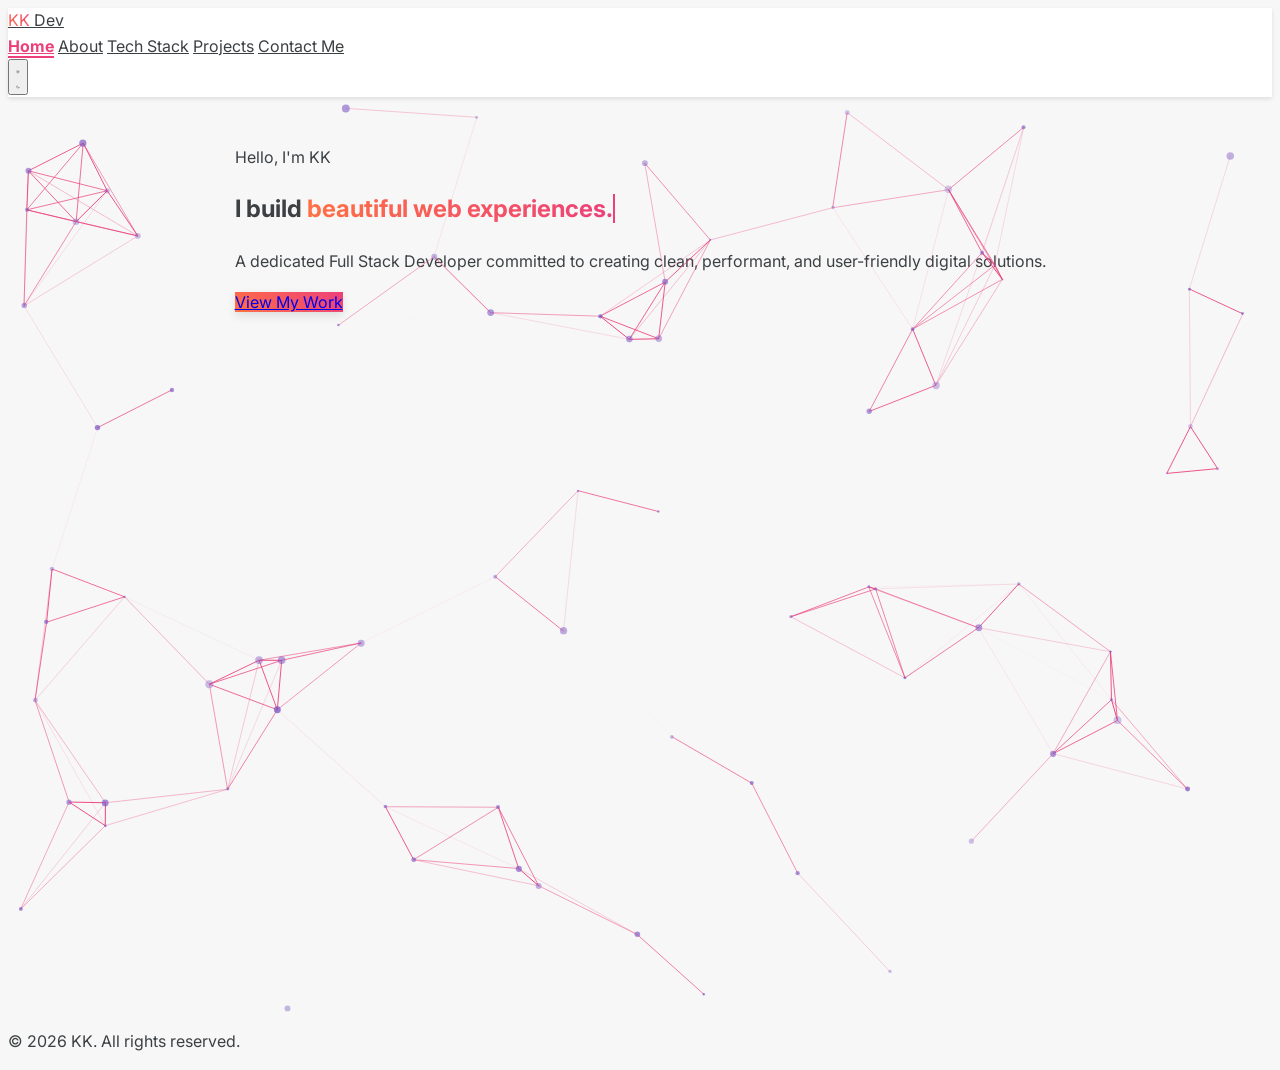
==== index.html @ 6508c5da "Update and rename main.html to index.html" ====
<!DOCTYPE html>
<html lang="en">
<head>
    <meta charset="UTF-8">
    <meta name="viewport" content="width=device-width, initial-scale=1.0">
    <title>KK | Vibrant Developer Portfolio</title>
    <!-- Load Tailwind CSS -->
    <script src="https://cdn.tailwindcss.com"></script>
    <!-- Load Inter Font -->
    <link rel="stylesheet" href="https://fonts.googleapis.com/css2?family=Inter:wght@300;400;600;700;800&display=swap">
    <style>
        /* --- GLOBAL COLOR VARIABLES --- */
        :root {
            /* Light Theme Defaults */
            --color-primary-start: #FF7043; 
            --color-primary-end: #EC407A; 
            --color-accent: #7E57C2; 
            --secondary-color: #3C4043; 
            --bg-color: #F7F7F7; 
            --card-bg: #FFFFFF;
            --text-color-primary: #3C4043;
            --nav-bg: #FFFFFF;
            --nav-shadow: 0 2px 4px rgba(0, 0, 0, 0.1);
        }

        /* --- DARK MODE OVERRIDES (Applied via 'dark-mode' class on body) --- */
        body.dark-mode {
            --bg-color: #1A1A1A; 
            --card-bg: #2A2A2A; 
            --secondary-color: #E0E0E0; 
            --text-color-primary: #FFFFFF;
            --nav-bg: #1A1A1A;
            --nav-shadow: 0 2px 4px rgba(255, 255, 255, 0.1);
        }

        /* --- GLOBAL BASICS --- */
        body { 
            font-family: 'Inter', sans-serif; 
            color: var(--secondary-color);
            background-color: var(--bg-color); 
            transition: background-color 0.5s ease;
            overflow-x: hidden;
            line-height: 1.6;
        }
        
        /* Custom scrollbar */
        body::-webkit-scrollbar { width: 8px; }
        body::-webkit-scrollbar-thumb { background: linear-gradient(45deg, var(--color-primary-start), var(--color-primary-end)); border-radius: 10px; }
        body::-webkit-scrollbar-track { background-color: var(--bg-color); }

        /* Navigation Bar Styling */
        #main-nav {
            background-color: var(--nav-bg);
            box-shadow: var(--nav-shadow);
            transition: background-color 0.5s ease, box-shadow 0.5s ease;
        }
        .nav-link-hover { transition: color 0.3s; color: var(--secondary-color); }
        .nav-link-hover:hover { color: var(--color-primary-end); border-bottom: 2px solid var(--color-primary-end); }
        .nav-link-active { color: var(--color-primary-end) !important; font-weight: 700; border-bottom: 2px solid var(--color-primary-end); }
        
        /* Page Section Transitions */
        .page-section {
            opacity: 0; transform: translateY(20px); transition: opacity 0.5s ease-out, transform 0.5s ease-out;
            min-height: calc(100vh - 80px); padding-top: 2rem; padding-bottom: 4rem; display: none; 
            width: 100%; max-width: 1280px; margin: 0 auto; position: relative;
        }
        .page-section.active { opacity: 1; transform: translateY(0); display: flex; flex-direction: column; align-items: center; }
        
        /* --- ANIMATIONS & CORE ELEMENTS --- */
        .gradient-bg { background: linear-gradient(45deg, var(--color-primary-start), var(--color-primary-end)); }
        
        /* Typing Effect for Home Headline */
        .typing-effect { border-right: 2px solid var(--color-primary-end); white-space: nowrap; overflow: hidden; animation: typing 3.5s steps(40, end), blink-caret .75s step-end infinite; width: 0; max-width: 100%; }
        @keyframes typing { from { width: 0 } to { width: 100% } }
        @keyframes blink-caret { from, to { border-color: transparent } 50% { border-color: var(--color-primary-end); } }

        /* Button Hover Effect (Lift and Shadow) */
        .btn-primary { transition: all 0.3s cubic-bezier(0.25, 0.8, 0.25, 1); box-shadow: 0 4px 10px rgba(0, 0, 0, 0.1); }
        .btn-primary:hover { transform: translateY(-4px) scale(1.01); box-shadow: 0 15px 25px rgba(236, 64, 122, 0.4); }
        .btn-primary:active { transform: translateY(-1px); box-shadow: 0 4px 8px rgba(0, 0, 0, 0.1); }
        
        /* Project Card Hover Effect */
        .project-card { transition: all 0.5s cubic-bezier(0.25, 0.8, 0.25, 1); box-shadow: 0 10px 20px rgba(0, 0, 0, 0.05); background-color: var(--card-bg); }
        .project-card:hover { transform: translateY(-5px); box-shadow: 0 20px 40px rgba(0, 0, 0, 0.15), 0 0 25px var(--color-accent); }
        
        /* Canvas & Content Layering */
        .page-canvas { z-index: 0; position: absolute; top: 0; left: 0; width: 100%; height: 100%; }
        .section-content { position: relative; z-index: 10; }

        /* Social Icon Styling */
        .social-icon { transition: all 0.3s cubic-bezier(0.25, 0.8, 0.25, 1); color: var(--secondary-color); margin: 0 10px; cursor: pointer; padding: 5px; border-radius: 50%; }
        .social-icon:hover { transform: scale(1.3) translateY(-4px); color: var(--color-accent); filter: drop-shadow(0 0 8px var(--color-accent)); background-color: rgba(126, 87, 194, 0.1); }

        /* --- ABOUT PAGE SPECIFIC STYLES --- */
        #about .about-card { background-color: var(--card-bg); transition: background-color 0.5s ease, box-shadow 0.5s ease; }
        #about .about-card p { color: var(--secondary-color); }
        
        /* --- TECH STACK SPECIFIC STYLES --- */
        .skill-item { 
            background-color: var(--card-bg); 
            transition: all 0.3s ease-in-out; 
            box-shadow: 0 2px 4px rgba(0, 0, 0, 0.05);
        }
        .skill-item:hover { 
            transform: translateX(5px); /* Subtle shift on hover */
            box-shadow: 0 5px 15px rgba(126, 87, 194, 0.2);
        }
        
        .skill-name { font-weight: 700; width: 150px; }
        .skill-bar-container { flex-grow: 1; height: 10px; background-color: #EEE; border-radius: 5px; margin: 0 20px; overflow: hidden; position: relative; }
        .skill-bar { height: 100%; background: linear-gradient(90deg, var(--color-primary-start), var(--color-primary-end)); transition: width 0.8s ease-in-out; border-radius: 5px; }
        .skill-percent { font-weight: 700; width: 50px; text-align: right; opacity: 0; transition: opacity 0.3s ease-in-out; color: var(--color-accent); }
        
        /* COMBINED HOVER EFFECT: ONLY SHOW PERCENTAGE (No fading of other items) */
        .skill-item:hover .skill-percent { opacity: 1; }

        /* Project Button Styling */
        .project-btn {
            display: inline-flex; align-items: center; padding: 8px 15px; border-radius: 8px; color: white; font-weight: 600; transition: all 0.3s cubic-bezier(0.25, 0.8, 0.25, 1); background: linear-gradient(90deg, var(--color-primary-start), var(--color-primary-end)); box-shadow: 0 4px 10px rgba(0, 0, 0, 0.1); text-transform: uppercase; font-size: 0.875rem; letter-spacing: 0.5px;
        }
        .project-btn:hover { transform: translateY(-2px); box-shadow: 0 8px 15px rgba(236, 64, 122, 0.5); }
        .project-btn svg { margin-right: 6px; }

        /* Input focus glow */
        input:focus, textarea:focus { box-shadow: 0 0 0 3px rgba(126, 87, 194, 0.4); border-color: var(--color-accent) !important; }
        
        /* Tech Stack Tags */
        .tech-tag { background-color: #EEE; color: var(--secondary-color); padding: 4px 10px; border-radius: 6px; font-size: 0.8rem; font-weight: 600; transition: background-color 0.2s; }
        .tech-tag:hover { background-color: var(--color-accent); color: white; }

    </style>
</head>
<body class="antialiased">

    <!-- Sticky Navigation (Header) -->
    <nav class="sticky top-0 z-50 shadow-lg border-b border-gray-100" id="main-nav">
        <div class="max-w-7xl mx-auto px-4 sm:px-6 lg:px-8">
            <div class="flex justify-between items-center h-16">
                <!-- LOGO: KK (Vibrant Look) -->
                <a href="#home" class="text-3xl font-extrabold tracking-tight" style="color: var(--secondary-color);">
                    <span class="gradient-text font-bold" style="background: linear-gradient(45deg, var(--color-primary-start), var(--color-primary-end)); -webkit-background-clip: text; -webkit-text-fill-color: transparent;">KK</span> Dev
                </a>
                
                <!-- Navigation Links & Theme Toggle -->
                <div class="flex items-center space-x-8">
                    <!-- Nav Links -->
                    <div class="hidden md:flex space-x-8" id="desktop-nav">
                        <a href="#home" class="nav-link-hover p-2 font-medium" data-target="home">Home</a>
                        <a href="#about" class="nav-link-hover p-2 font-medium" data-target="about">About</a>
                        <a href="#tech-stack" class="nav-link-hover p-2 font-medium" data-target="tech-stack">Tech Stack</a>
                        <a href="#projects" class="nav-link-hover p-2 font-medium" data-target="projects">Projects</a>
                        <a href="#contact-me" class="nav-link-hover p-2 font-medium" data-target="contact-me">Contact Me</a>
                    </div>
                    
                    <!-- Theme Toggle Icon -->
                    <button id="theme-toggle" class="p-2 rounded-full transition transform hover:scale-110 focus:outline-none" style="color: var(--secondary-color);">
                        <svg id="sun-icon" class="w-6 h-6 hidden" fill="none" stroke="currentColor" viewBox="0 0 24 24" xmlns="http://www.w3.org/2000/svg"><path stroke-linecap="round" stroke-linejoin="round" stroke-width="2" d="M12 3v1m0 16v1m9-9h-1M4 12H3m15.364 6.364l-.707-.707M6.343 6.343l-.707-.707m12.728 0l-.707.707M6.343 17.657l-.707.707M16 12a4 4 0 11-8 0 4 4 0 018 0z"></path></svg>
                        <svg id="moon-icon" class="w-6 h-6" fill="none" stroke="currentColor" viewBox="0 0 24 24" xmlns="http://www.w3.org/2000/svg"><path stroke-linecap="round" stroke-linejoin="round" stroke-width="2" d="M20.354 15.354A9 9 0 018.646 3.646 9.003 9.003 0 0012 21a9.003 9.003 0 008.354-5.646z"></path></svg>
                    </button>
                </div>
            </div>
        </div>
    </nav>

    <!-- Main Content Container -->
    <main class="w-full flex justify-center">

        <!-- 1. HOME - Professional Landing Page (Interactive Particle Background) -->
        <section id="home" class="page-section">
            <canvas id="home-canvas" class="page-canvas"></canvas>
            
            <div class="max-w-4xl mx-auto text-center px-4 relative z-10 p-10 rounded-xl backdrop-blur-sm bg-white/10">
                <p class="text-xl text-gray-300 mb-4 tracking-wider">Hello, I'm KK</p>
                
                <div class="flex justify-center mb-6">
                    <h1 class="text-5xl md:text-6xl font-extrabold text-white tracking-tighter">
                        I build <span class="typing-effect text-left inline-block w-full sm:w-auto" style="background: linear-gradient(90deg, var(--color-primary-start), var(--color-primary-end)); -webkit-background-clip: text; -webkit-text-fill-color: transparent;">beautiful web experiences.</span>
                    </h1>
                </div>

                <p class="text-xl text-gray-400 mb-10 max-w-2xl mx-auto">
                    A dedicated Full Stack Developer committed to creating clean, performant, and user-friendly digital solutions.
                </p>
                <a href="#projects" class="inline-block px-10 py-3 text-lg font-bold text-white rounded-full btn-primary gradient-bg">
                    View My Work
                </a>
            </div>
        </section>

        <!-- 2. ABOUT - Clean Bio Section (Subtle Ripple Background) -->
        <section id="about" class="page-section">
            <canvas id="about-canvas" class="page-canvas"></canvas>
            <div class="section-content w-full">
                <h2 class="text-4xl font-extrabold mb-12" style="color: var(--secondary-color); border-bottom: 3px solid var(--color-primary-start);">About Me</h2>
                <div class="max-w-4xl mx-auto flex flex-col md:flex-row items-center gap-12 p-8 rounded-xl shadow-xl border border-gray-100 transition transform hover:shadow-2xl hover:scale-[1.005] about-card">
                    <div class="md:w-1/3 flex justify-center">
                        <img src="https://placehold.co/300x300/F0F0F0/7E57C2?text=KK+Profile" alt="Profile Picture" class="rounded-full w-48 h-48 object-cover border-4 border-white shadow-xl transition transform hover:rotate-3">
                    </div>
                    <div class="md:w-2/3 space-y-5">
                        <p class="text-xl font-semibold" style="color: var(--color-primary-end);">Kalyan Kumar Reddy | Enthusiastic Developer & Polymath</p>
                         <!-- NEW LINE INSERTED HERE -->
                        <p>
                            I prioritize continuous growth, mastering new tools, and ensuring every project exceeds expectations.
                        </p>
                        <!-- END NEW LINE -->
                        <p>
                            I am currently pursuing my Undergraduate degree in **Computer Science** at **Amrita Vishwa Vidhyapeetham** and am in my 3rd year. This foundation fuels my enthusiasm across multiple domains.
                        </p>
                        <p>
                            I possess growing experience in **full-stack development**, **machine learning**, and **system design**. I enjoy building practical projects and learning new technologies quickly, frequently exploring advanced areas such as embedded systems, blockchain technology, and core CS concepts.
                        </p>
                        <p>
                            As I grow into a confident and well-rounded engineer, I am actively focusing on improving my communication and presentation skills, ensuring I can articulate complex technical concepts effectively.
                        </p>
                    </div>
                </div>
            </div>
        </section>

        <!-- 3. TECH STACK - Skills Showcase (Data Flow Background) -->
        <section id="tech-stack" class="page-section">
            <canvas id="tech-stack-canvas" class="page-canvas"></canvas>
            <div class="section-content w-full">
                <h2 class="text-4xl font-extrabold mb-12" style="color: var(--secondary-color); border-bottom: 3px solid var(--color-primary-start);">Core Tech Stack</h2>
                <div class="max-w-3xl mx-auto w-full space-y-4 p-6 bg-white rounded-xl shadow-xl border border-gray-100" id="tech-stack-container">
                    
                    <!-- Skill items -->
                    <div class="skill-item" data-percentage="70">
                        <h3 class="skill-name">Python</h3>
                        <div class="skill-bar-container">
                            <div class="skill-bar" style="width: 70%;"></div>
                        </div>
                        <span class="skill-percent">70%</span>
                    </div>
                    <div class="skill-item" data-percentage="50">
                        <h3 class="skill-name">Java</h3>
                        <div class="skill-bar-container">
                            <div class="skill-bar" style="width: 50%;"></div>
                        </div>
                        <span class="skill-percent">50%</span>
                    </div>
                    <div class="skill-item" data-percentage="70">
                        <h3 class="skill-name">C</h3>
                        <div class="skill-bar-container">
                            <div class="skill-bar" style="width: 70%;"></div>
                        </div>
                        <span class="skill-percent">70%</span>
                    </div>
                    <div class="skill-item" data-percentage="50">
                        <h3 class="skill-name">C++</h3>
                        <div class="skill-bar-container">
                            <div class="skill-bar" style="width: 50%;"></div>
                        </div>
                        <span class="skill-percent">50%</span>
                    </div>
                    <div class="skill-item" data-percentage="50">
                        <h3 class="skill-name">JavaScript</h3>
                        <div class="skill-bar-container">
                            <div class="skill-bar" style="width: 50%;"></div>
                        </div>
                        <span class="skill-percent">50%</span>
                    </div>
                    <div class="skill-item" data-percentage="30">
                        <h3 class="skill-name">React</h3>
                        <div class="skill-bar-container">
                            <div class="skill-bar" style="width: 30%;"></div>
                        </div>
                        <span class="skill-percent">30%</span>
                    </div>
                    <div class="skill-item" data-percentage="60">
                        <h3 class="skill-name">MySQL</h3>
                        <div class="skill-bar-container">
                            <div class="skill-bar" style="width: 60%;"></div>
                        </div>
                        <span class="skill-percent">60%</span>
                    </div>
                    <div class="skill-item" data-percentage="40">
                        <h3 class="skill-name">Haskell</h3>
                        <div class="skill-bar-container">
                            <div class="skill-bar" style="width: 40%;"></div>
                        </div>
                        <span class="skill-percent">40%</span>
                    </div>
                </div>
            </div>
        </section>

        <!-- 4. PROJECTS - Project Cards (Subtle Warp Background) -->
        <section id="projects" class="page-section">
            <canvas id="projects-canvas" class="page-canvas"></canvas>
            <div class="section-content w-full">
                <h2 class="text-4xl font-extrabold mb-12" style="color: var(--secondary-color); border-bottom: 3px solid var(--color-primary-start);">Featured Projects</h2>
                <div class="max-w-6xl mx-auto w-full grid grid-cols-1 md:grid-cols-2 gap-10">
                    
                    <!-- Project 1: Smart Trolley Billing System -->
                    <div class="project-card bg-white shadow-xl">
                        <img src="https://placehold.co/600x350/E5E5E5/7E57C2?text=Smart+Trolley+System" alt="Smart Trolley Billing System" class="w-full h-56 object-cover border-b-4" style="border-color: var(--color-accent);">
                        <div class="p-6">
                            <h3 class="text-2xl font-bold text-gray-800 mb-2">Smart Trolley Billing System</h3>
                            <p class="text-gray-500 text-sm mb-4">Developed a smart trolley billing system using **RFID sensors** for automated product identification and checkout. My role was focused on **RFID sensor configuration** to ensure accurate product scanning and system efficiency.</p>
                            
                            <div class="flex flex-wrap gap-2 mb-6">
                                <span class="tech-tag">STM32</span>
                                <span class="tech-tag">RFID</span>
                                <span class="tech-tag">Embedded C</span>
                                <span class="tech-tag">Keil</span>
                                <span class="tech-tag">LCD</span>
                            </div>
                            
                            <div class="flex space-x-4">
                                <a href="[Link to Git Repository]" target="_blank" class="project-btn">
                                    <svg class="w-4 h-4" fill="none" stroke="currentColor" viewBox="0 0 24 24" xmlns="http://www.w3.org/2000/svg"><path stroke-linecap="round" stroke-linejoin="round" stroke-width="2" d="M10 20l4-16m4 4l4 4-4 4M6 16l-4-4 4-4"></path></svg>
                                    Git Repo
                                </a>
                                <a href="[Link to Video Demo]" target="_blank" class="project-btn">
                                    <svg class="w-4 h-4" fill="none" stroke="currentColor" viewBox="0 0 24 24" xmlns="http://www.w3.org/2000/svg"><path stroke-linecap="round" stroke-linejoin="round" stroke-width="2" d="M15 10l4.553-2.276A1 1 0 0121 8.64v6.72a1 1 0 01-1.447.886L15 14M5 18h14a2 2 0 002-2V8a2 2 0 00-2-2H5a2 2 0 00-2 2v8a2 2 0 002 2z"></path></svg>
                                    Video Demo
                                </a>
                            </div>
                        </div>
                    </div>
                    
                    <!-- Project 2: Real-Time Patient Monitoring System -->
                    <div class="project-card bg-white shadow-xl">
                        <img src="https://placehold.co/600x350/E5E5E5/FF7043?text=Patient+Monitoring+AI" alt="Real-Time Patient Monitoring System" class="w-full h-56 object-cover border-b-4" style="border-color: var(--color-primary-start);">
                        <div class="p-6">
                            <h3 class="text-2xl font-bold text-gray-800 mb-2">Real-Time Patient Monitoring System (Distributed AI)</h3>
                            <p class="text-gray-500 text-sm mb-4">A complete, end-to-end framework for real-time patient monitoring using a distributed AI architecture. The system ingests simulated IoT data at the edge using **EdgeX Foundry**, processes it with a **Deep Reinforcement Learning (DRL)** model running in a **Kubernetes** cluster, and simulates a **Federated Learning (FL)** loop for collaborative, privacy-preserving model improvement. Key feature: dynamic, performance-based **autoscaling**.</p>
                            
                            <div class="flex flex-wrap gap-2 mb-6">
                                <span class="tech-tag">EdgeX Foundry (IoT)</span>
                                <span class="tech-tag">DRL (AI)</span>
                                <span class="tech-tag">Kubernetes</span>
                                <span class="tech-tag">Federated Learning</span>
                                <span class="tech-tag">Autoscaling</span>
                            </div>

                            <div class="flex space-x-4">
                                <a href="[Link to Git Repository]" target="_blank" class="project-btn">
                                    <svg class="w-4 h-4" fill="none" stroke="currentColor" viewBox="0 0 24 24" xmlns="http://www.w3.org/2000/svg"><path stroke-linecap="round" stroke-linejoin="round" stroke-width="2" d="M10 20l4-16m4 4l4 4-4 4M6 16l-4-4 4-4"></path></svg>
                                    Git Repo
                                </a>
                                <a href="[Link to Video Demo]" target="_blank" class="project-btn">
                                    <svg class="w-4 h-4" fill="none" stroke="currentColor" viewBox="0 0 24 24" xmlns="http://www.w3.org/2000/svg"><path stroke-linecap="round" stroke-linejoin="round" stroke-width="2" d="M15 10l4.553-2.276A1 1 0 0121 8.64v6.72a1 1 0 01-1.447.886L15 14M5 18h14a2 2 0 002-2V8a2 2 0 00-2-2H5a2 2 0 00-2 2v8a2 2 0 002 2z"></path></svg>
                                    Video Demo
                                </a>
                            </div>
                        </div>
                    </div>
                </div>
            </div>
        </section>

        <!-- 5. CONTACT ME - Form Section (Console Animation) -->
        <section id="contact-me" class="page-section">
            <canvas id="contact-me-canvas" class="page-canvas"></canvas>
            <div class="section-content w-full">
                <h2 class="text-4xl font-extrabold mb-12" style="color: var(--secondary-color); border-bottom: 3px solid var(--color-primary-start);">Get In Touch</h2>
                <div class="max-w-xl mx-auto w-full p-8 rounded-xl bg-white shadow-xl border border-gray-100 transition transform hover:shadow-2xl hover:scale-[1.005]">
                    
                    <!-- Social Icons -->
                    <div class="flex justify-center mb-8 space-x-4">
                        <!-- LinkedIn -->
                        <a href="https://www.linkedin.com/in/kalyan-kumar-reddy-challa-273b43290/" target="_blank" aria-label="LinkedIn Profile" class="social-icon">
                            <svg class="w-8 h-8" fill="currentColor" viewBox="0 0 24 24" xmlns="http://www.w3.org/2000/svg"><path d="M22.23 0H1.77C.79 0 0 .77 0 1.72v20.56C0 23.23.79 24 1.77 24h20.46c.98 0 1.77-.77 1.77-1.72V1.72c0-.95-.79-1.72-1.77-1.72zM7.05 20.49H3.59V8.67h3.46v11.82zM5.32 7.4A2.08 2.08 0 115.35 3.24a2.08 2.08 0 01-.03 4.16zM20.49 20.49h-3.45v-5.61c0-1.34-.03-3.07-1.87-3.07-1.87 0-2.16 1.46-2.16 2.97v5.71h-3.46V8.67h3.32v1.52h.05c.46-.87 1.58-1.79 3.25-1.79 3.48 0 4.13 2.29 4.13 5.27v6.82h-.01z"/></svg>
                        </a>
                        
                        <!-- GitHub -->
                        <a href="https://github.com/Kalyan-4406" target="_blank" aria-label="GitHub Profile" class="social-icon">
                            <svg class="w-8 h-8" fill="currentColor" viewBox="0 0 24 24" xmlns="http://www.w3.org/2000/svg"><path fill-rule="evenodd" d="M12 2C6.477 2 2 6.484 2 12.017c0 4.418 2.865 8.163 6.83 9.48.5.092.682-.217.682-.483 0-.237-.008-.888-.013-1.745-2.782.607-3.37-1.34-3.37-1.34-.454-1.152-1.11-1.463-1.11-1.463-.907-.62.068-.608.068-.608 1.002.07 1.53 1.03 1.53 1.03.88 1.52 2.307 1.082 2.873.826.09-.64.343-1.083.626-1.334-2.195-.246-4.512-1.076-4.512-4.78 0-1.057.378-1.92.998-2.593-.1-.247-.433-1.29.097-2.545 0 0 .813-.26 2.66.985a9.42 9.42 0 012.446-.33 9.42 9.42 0 012.445.33c1.846-1.245 2.659-.985 2.659-.985.53 1.255.197 2.298.098 2.545.62.673.998 1.536.998 2.593 0 3.713-2.317 4.53-4.521 4.773.353.307.674.918.674 1.854 0 1.336-.012 2.413-.012 2.745 0 .267.181.58.688.48C19.137 20.17 22 16.425 22 12.017 22 6.484 17.523 2 12 2z" clip-rule="evenodd"></path></svg>
                        </a>
                        
                        <!-- Instagram -->
                        <a href="[Link to Instagram]" target="_blank" aria-label="Instagram Profile" class="social-icon">
                            <svg class="w-8 h-8" fill="currentColor" viewBox="0 0 24 24" xmlns="http://www.w3.org/2000/svg"><path d="M7.8 2h8.4C17.65 2 19 3.35 19 5.06v13.88C19 20.65 17.65 22 15.6 22H7.8C5.75 22 4.4 20.65 4.4 18.94V5.06C4.4 3.35 5.75 2 7.8 2zm-.6 4.73A1.17 1.17 0 018.37 5.56h7.26a1.17 1.17 0 011.17 1.17v7.26a1.17 1.17 0 01-1.17 1.17H8.37A1.17 1.17 0 017.2 13.99V6.73zm9.4 6.94a.56.56 0 110-1.12.56.56 0 010 1.12zm-4.7 0a3.46 3.46 0 110-6.92 3.46 3.46 0 010 6.92zm-.01-5.74a2.28 2.28 0 100 4.56 2.28 2.28 0 000-4.56z"/></svg>
                        </a>
                    </div>
                    
                    <form class="space-y-6">
                        <div>
                            <label class="block text-sm font-semibold text-gray-700 mb-2">Name</label>
                            <input type="text" class="w-full p-3 rounded-md border border-gray-300 focus:outline-none focus:ring-2" style="--tw-ring-color: var(--color-accent);" placeholder="Your Name">
                        </div>
                        <div>
                            <label class="block text-sm font-semibold text-gray-700 mb-2">Email</label>
                            <input type="email" class="w-full p-3 rounded-md border border-gray-300 focus:outline-none focus:ring-2" style="--tw-ring-color: var(--color-accent);" placeholder="you@example.com">
                        </div>
                        <div>
                            <label class="block text-sm font-semibold text-gray-700 mb-2">Message</label>
                            <textarea rows="4" class="w-full p-3 rounded-md border border-gray-300 focus:outline-none focus:ring-2" style="--tw-ring-color: var(--color-accent);" placeholder="What can we build together?"></textarea>
                        </div>
                        <button type="submit" class="w-full py-3 text-lg font-bold text-white rounded-full btn-primary gradient-bg">
                            Send Message
                        </button>
                    </form>
                </div>
            </div>
        </section>

    </main>

    <!-- Footer -->
    <footer class="text-center py-6 mt-16 border-t border-gray-200 bg-white">
        <p class="text-sm text-gray-500">
            &copy; <span id="current-year"></span> KK. All rights reserved.
        </p>
    </footer>

    <!-- Navigation & Theme Logic -->
    <script>
        document.addEventListener('DOMContentLoaded', () => {
            const navLinks = document.querySelectorAll('#desktop-nav a');
            const pageSections = document.querySelectorAll('.page-section');
            const typingElement = document.querySelector('.typing-effect');
            const themeToggle = document.getElementById('theme-toggle');
            const sunIcon = document.getElementById('sun-icon');
            const moonIcon = document.getElementById('moon-icon');
            let animationFrames = []; 
            
            const BG_LIGHT = '#F7F7F7';
            const BG_DARK = '#121212';
            
            // --- THEME TOGGLE FUNCTIONALITY ---
            function setDarkMode(isDark) {
                if (isDark) {
                    document.body.classList.add('dark-mode');
                    moonIcon.classList.add('hidden');
                    sunIcon.classList.remove('hidden');
                } else {
                    document.body.classList.remove('dark-mode');
                    sunIcon.classList.add('hidden');
                    moonIcon.classList.remove('hidden');
                }
                // Re-apply correct background based on current page state
                const currentRoute = window.location.hash.substring(1) || 'home';
                document.body.style.backgroundColor = (currentRoute === 'home' && isDark) ? BG_DARK : (isDark ? '#1A1A1A' : BG_LIGHT);
            }

            themeToggle.addEventListener('click', () => {
                const isDark = document.body.classList.contains('dark-mode');
                setDarkMode(!isDark);
            });
            
            // --- CANVAS ANIMATION LOGIC ---
            
            function stopAllAnimations() {
                animationFrames.forEach(id => cancelAnimationFrame(id));
                animationFrames = [];
            }

            // 1. HOME: Particle Network (Dark BG)
            function initHomeAnimation() {
                const canvas = document.getElementById('home-canvas');
                if (!canvas) return; 
                
                const ctx = canvas.getContext('2d');
                let particles = [];
                let mouse = { x: null, y: null, radius: 150 };

                function resizeCanvas() {
                    canvas.width = canvas.parentElement.clientWidth;
                    canvas.height = canvas.parentElement.clientHeight;
                    init();
                }

                window.addEventListener('resize', resizeCanvas);
                resizeCanvas(); 

                canvas.addEventListener('mousemove', function(event) {
                    const rect = canvas.getBoundingClientRect();
                    mouse.x = event.clientX - rect.left;
                    mouse.y = event.clientY - rect.top;
                });

                canvas.addEventListener('mouseleave', function() {
                    mouse.x = null;
                    mouse.y = null;
                });

                class Particle {
                    constructor(x, y, directionX, directionY, size, color) {
                        this.x = x; this.y = y; this.directionX = directionX; 
                        this.directionY = directionY; this.size = size; this.color = color;
                    }
                    draw() {
                        ctx.beginPath(); ctx.arc(this.x, this.y, this.size, 0, Math.PI * 2); ctx.fillStyle = this.color; ctx.fill();
                    }
                    update() {
                        if (this.x + this.size > canvas.width || this.x - this.size < 0) this.directionX = -this.directionX;
                        if (this.y + this.size > canvas.height || this.y - this.size < 0) this.directionY = -this.directionY;
                        this.x += this.directionX;
                        this.y += this.directionY;

                        if (mouse.x !== null && mouse.y !== null) {
                            let dx = mouse.x - this.x; let dy = mouse.y - this.y; let distance = Math.sqrt(dx * dx + dy * dy);
                            if (distance < mouse.radius) {
                                let forceDirectionX = dx / distance; let forceDirectionY = dy / distance; let maxSpeed = 3;
                                let force = (mouse.radius - distance) / mouse.radius; let directionX = forceDirectionX * force * maxSpeed;
                                let directionY = forceDirectionY * force * maxSpeed;
                                this.x -= directionX; this.y -= directionY;
                            }
                        }
                        this.draw();
                    }
                }

                function init() {
                    particles = [];
                    let numberOfParticles = (canvas.width * canvas.height) / 15000; 
                    for (let i = 0; i < numberOfParticles; i++) {
                        let size = Math.random() * 3 + 1;
                        let x = Math.random() * (canvas.width - size * 2) + size;
                        let y = Math.random() * (canvas.height - size * 2) + size;
                        let speed = Math.random() * 0.4 + 0.1;
                        let directionX = (Math.random() * speed * 2) - speed; 
                        let directionY = (Math.random() * speed * 2) - speed; 
                        let color = `rgba(126, 87, 194, ${Math.random() * 0.5 + 0.3})`; 
                        particles.push(new Particle(x, y, directionX, directionY, size, color));
                    }
                }

                function connect() {
                    const connectDistance = (canvas.width / 7) * (canvas.height / 7);
                    for (let a = 0; a < particles.length; a++) {
                        for (let b = a; b < particles.length; b++) {
                            let distanceSquared = ((particles[a].x - particles[b].x) * (particles[a].x - particles[b].x)) + ((particles[a].y - particles[b].y) * (particles[a].y - particles[b].y));
                            if (distanceSquared < connectDistance) {
                                let opacityValue = 1 - (distanceSquared / connectDistance); 
                                ctx.strokeStyle = `rgba(236, 64, 122, ${opacityValue})`; 
                                ctx.lineWidth = 1;
                                ctx.beginPath();
                                ctx.moveTo(particles[a].x, particles[a].y);
                                ctx.lineTo(particles[b].x, particles[b].y);
                                ctx.stroke();
                            }
                        }
                    }
                }

                function animate() {
                    animationFrames.push(requestAnimationFrame(animate));
                    ctx.clearRect(0, 0, canvas.width, canvas.height);
                    connect();
                    for (let i = 0; i < particles.length; i++) {
                        particles[i].update();
                    }
                }

                init();
                animate();
            }

            // 2. ABOUT: Subtle Ripples/Sine Waves (Light BG)
            function initAboutAnimation() {
                const canvas = document.getElementById('about-canvas');
                if (!canvas) return;
                const ctx = canvas.getContext('2d');
                let waveOffset = 0;
                let particles = [];
                const particleCount = 20;

                function resizeCanvas() {
                    canvas.width = canvas.parentElement.clientWidth;
                    canvas.height = canvas.parentElement.clientHeight;
                }
                window.addEventListener('resize', resizeCanvas);
                resizeCanvas();

                for(let i = 0; i < particleCount; i++) {
                    particles.push({ x: Math.random() * canvas.width, y: Math.random() * canvas.height, radius: Math.random() * 5 + 2, speed: Math.random() * 0.5 + 0.1, angle: Math.random() * 360 });
                }
                
                function drawWaves() {
                    ctx.clearRect(0, 0, canvas.width, canvas.height);
                    
                    ctx.beginPath();
                    ctx.moveTo(0, canvas.height / 2);
                    for (let x = 0; x < canvas.width; x += 5) {
                        let y = canvas.height / 2 + Math.sin(x * 0.02 + waveOffset * 0.1) * 30;
                        ctx.lineTo(x, y);
                    }
                    ctx.strokeStyle = 'rgba(255, 112, 67, 0.3)';
                    ctx.lineWidth = 2;
                    ctx.stroke();

                    ctx.beginPath();
                    ctx.moveTo(0, canvas.height / 2);
                    for (let x = 0; x < canvas.width; x += 5) {
                        let y = canvas.height / 2 + Math.cos(x * 0.015 + waveOffset * 0.05) * 40;
                        ctx.lineTo(x, y);
                    }
                    ctx.strokeStyle = 'rgba(236, 64, 122, 0.3)';
                    ctx.lineWidth = 2;
                    ctx.stroke();
                    
                    waveOffset += 0.05;

                    particles.forEach(p => {
                        ctx.beginPath();
                        ctx.arc(p.x, p.y, p.radius, 0, Math.PI * 2);
                        ctx.fillStyle = `rgba(126, 87, 194, 0.3)`;
                        ctx.fill();

                        p.x += Math.cos(p.angle) * p.speed;
                        p.y += Math.sin(p.angle) * p.speed;

                        if (p.x < 0 || p.x > canvas.width || p.y < 0 || p.y > canvas.height) {
                            p.x = Math.random() * canvas.width;
                            p.y = Math.random() * canvas.height;
                        }
                    });

                    animationFrames.push(requestAnimationFrame(drawWaves));
                }

                drawWaves();
            }

            // 3. TECH STACK: Data Flow / Vertical Lines (Light BG)
            function initTechStackAnimation() {
                const canvas = document.getElementById('tech-stack-canvas');
                if (!canvas) return;
                const ctx = canvas.getContext('2d');
                let lines = [];
                const lineCount = 30;

                function resizeCanvas() {
                    canvas.width = canvas.parentElement.clientWidth;
                    canvas.height = canvas.parentElement.clientHeight;
                    lines = [];
                    for(let i = 0; i < lineCount; i++) {
                        lines.push({ x: Math.random() * canvas.width, y: Math.random() * canvas.height, length: Math.random() * 60 + 20, speed: Math.random() * 1.5 + 0.5, color: `rgba(126, 87, 194, ${Math.random() * 0.2 + 0.1})` });
                    }
                }
                window.addEventListener('resize', resizeCanvas);
                resizeCanvas();

                function drawLines() {
                    ctx.clearRect(0, 0, canvas.width, canvas.height);
                    
                    lines.forEach(line => {
                        ctx.beginPath();
                        ctx.moveTo(line.x, line.y);
                        ctx.lineTo(line.x, line.y + line.length);
                        ctx.strokeStyle = line.color;
                        ctx.lineWidth = 1;
                        ctx.stroke();
                        
                        line.y += line.speed;
                        if (line.y > canvas.height) {
                            line.y = -line.length;
                            line.x = Math.random() * canvas.width;
                        }
                    });

                    animationFrames.push(requestAnimationFrame(drawLines));
                }

                drawLines();
            }

            // 4. PROJECTS: Subtle Grid Warp (Light BG)
            function initProjectsAnimation() {
                const canvas = document.getElementById('projects-canvas');
                if (!canvas) return;
                const ctx = canvas.getContext('2d');
                let distortion = 0;
                const gridSize = 40;

                function resizeCanvas() {
                    canvas.width = canvas.parentElement.clientWidth;
                    canvas.height = canvas.parentElement.clientHeight;
                }
                window.addEventListener('resize', resizeCanvas);
                resizeCanvas();

                function drawGrid() {
                    ctx.clearRect(0, 0, canvas.width, canvas.height);
                    
                    ctx.strokeStyle = 'rgba(255, 112, 67, 0.15)'; 
                    ctx.lineWidth = 1;

                    for (let i = 0; i < canvas.width / gridSize; i++) {
                        for (let j = 0; j < canvas.height / gridSize; j++) {
                            let x = i * gridSize;
                            let y = j * gridSize;
                            
                            let warpX = x + Math.sin(y * 0.05 + distortion) * 5;
                            let warpY = y + Math.cos(x * 0.05 + distortion) * 5;
                            
                            ctx.beginPath();
                            ctx.moveTo(warpX, warpY);
                            ctx.lineTo(warpX + gridSize, warpY);
                            ctx.stroke();
                            
                            ctx.beginPath();
                            ctx.moveTo(warpX, warpY);
                            ctx.lineTo(warpX, warpY + gridSize);
                            ctx.stroke();
                        }
                    }

                    distortion += 0.02;
                    animationFrames.push(requestAnimationFrame(drawGrid));
                }

                drawGrid();
            }

            // 5. CONTACT ME: Console Glitch Effect (Light BG)
            function initContactAnimation() {
                const canvas = document.getElementById('contact-me-canvas');
                if (!canvas) return;
                const ctx = canvas.getContext('2d');
                const charSet = "01"; 
                let columns = Math.floor(canvas.width / 10);
                let drops = [];

                function resizeCanvas() {
                    canvas.width = canvas.parentElement.clientWidth;
                    canvas.height = canvas.parentElement.clientHeight;
                    columns = Math.floor(canvas.width / 10);
                    drops = [];
                    for(let i = 0; i < columns; i++) drops[i] = 1; 
                }
                window.addEventListener('resize', resizeCanvas);
                resizeCanvas();

                function drawGlitch() {
                    // Adjust color based on global theme mode
                    const isDark = document.body.classList.contains('dark-mode');
                    ctx.fillStyle = isDark ? 'rgba(26, 26, 26, 0.05)' : 'rgba(247, 247, 247, 0.05)';
                    ctx.fillRect(0, 0, canvas.width, canvas.height);

                    ctx.font = '10px Inter';
                    
                    for(let i = 0; i < drops.length; i++) {
                        let text = charSet[Math.floor(Math.random() * charSet.length)];
                        
                        ctx.fillStyle = 'rgba(236, 64, 122, 0.8)';
                        ctx.fillText(text, i * 10, drops[i] * 10);
                        
                        if (drops[i] * 10 > canvas.height && Math.random() > 0.975) {
                            drops[i] = 0;
                        }
                        drops[i]++;
                    }
                    animationFrames.push(requestAnimationFrame(drawGlitch));
                }

                drawGlitch();
            }


            // --- ROUTER AND UI LOGIC ---

            function updateActiveNav(route) {
                navLinks.forEach(link => {
                    link.classList.remove('nav-link-active');
                    if (link.getAttribute('data-target') === route) {
                        link.classList.add('nav-link-active');
                    }
                });
            }

            function updateTheme(route) {
                const isHome = route === 'home';
                const isDark = document.body.classList.contains('dark-mode');
                
                // 1. Stop previous animations and start new one
                stopAllAnimations();

                if (isHome) {
                    initHomeAnimation();
                } else if (route === 'about') {
                    initAboutAnimation();
                } else if (route === 'tech-stack') {
                    initTechStackAnimation();
                } else if (route === 'projects') {
                    initProjectsAnimation();
                } else if (route === 'contact-me') {
                    initContactAnimation();
                }

                // 2. Handle Typing Effect
                if (typingElement) {
                    typingElement.style.animation = 'none';
                    void typingElement.offsetWidth;
                    typingElement.style.width = isHome ? '0' : '100%';
                    if (isHome) {
                         typingElement.style.animation = 'typing 3.5s steps(40, end) 1s forwards, blink-caret .75s step-end infinite';
                    }
                }

                // 3. Handle Page Visibility and BG
                pageSections.forEach(section => {
                    section.classList.remove('active');
                    section.classList.add('hidden'); 

                    if(section.id === route) {
                        section.classList.remove('hidden');
                        
                        setTimeout(() => {
                            section.classList.add('active');
                            window.scrollTo(0,0);
                        }, 50);
                    }
                });

                // 4. Update Body BG (Home page always uses dark canvas background color if in dark mode)
                document.body.style.backgroundColor = (isHome && isDark) ? BG_DARK : (isDark ? '#1A1A1A' : BG_LIGHT);

                // 5. Update Nav
                updateActiveNav(route);
            }

            function navigate() {
                let route = window.location.hash.substring(1) || 'home';
                if (route === 'contact') { 
                    route = 'contact-me';
                }
                updateTheme(route);
            }

            // Setup
            if (!window.location.hash || window.location.hash === '#contact') {
                window.location.hash = '#home';
            }
            window.addEventListener('hashchange', navigate);
            navigate(); 

            document.getElementById('current-year').textContent = new Date().getFullYear();
        });
    </script>
</body>
</html>
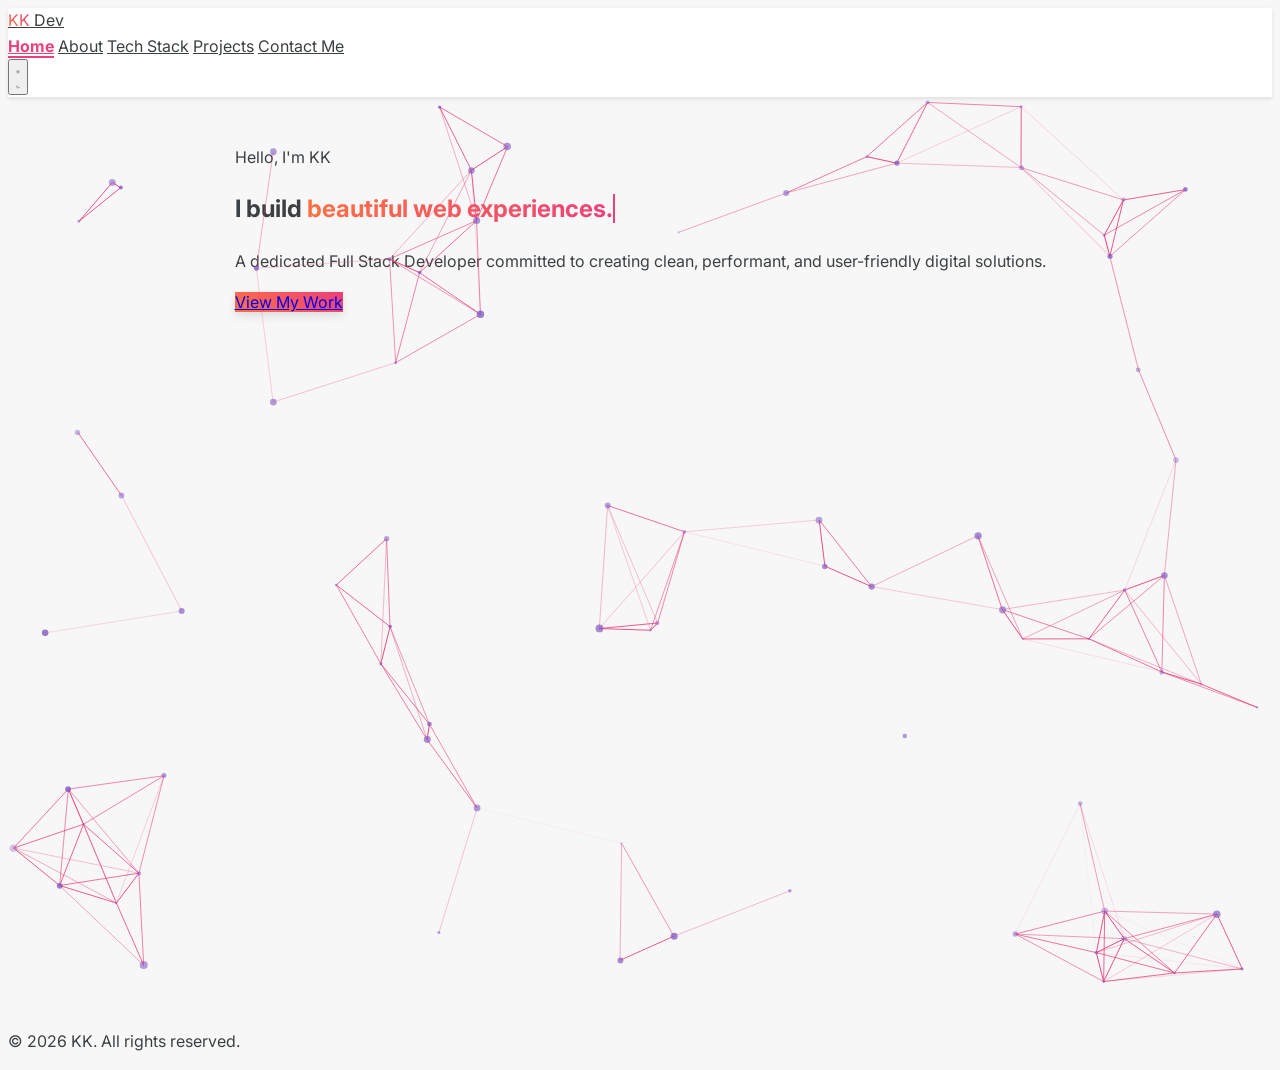
==== commit 52da1a22: "Update index.html" ====
--- a/index.html
+++ b/index.html
@@ -194,7 +194,7 @@
                 <h2 class="text-4xl font-extrabold mb-12" style="color: var(--secondary-color); border-bottom: 3px solid var(--color-primary-start);">About Me</h2>
                 <div class="max-w-4xl mx-auto flex flex-col md:flex-row items-center gap-12 p-8 rounded-xl shadow-xl border border-gray-100 transition transform hover:shadow-2xl hover:scale-[1.005] about-card">
                     <div class="md:w-1/3 flex justify-center">
-                        <img src="https://placehold.co/300x300/F0F0F0/7E57C2?text=KK+Profile" alt="Profile Picture" class="rounded-full w-48 h-48 object-cover border-4 border-white shadow-xl transition transform hover:rotate-3">
+                        <img src="C:\Users\chall\OneDrive\圖片\Camera Roll\my.jpg" alt="Profile Picture" class="rounded-full w-48 h-48 object-cover border-4 border-white shadow-xl transition transform hover:rotate-3">
                     </div>
                     <div class="md:w-2/3 space-y-5">
                         <p class="text-xl font-semibold" style="color: var(--color-primary-end);">Kalyan Kumar Reddy | Enthusiastic Developer & Polymath</p>
@@ -285,7 +285,7 @@
             </div>
         </section>
 
-        <!-- 4. PROJECTS - Project Cards (Subtle Warp Background) -->
+        
         <section id="projects" class="page-section">
             <canvas id="projects-canvas" class="page-canvas"></canvas>
             <div class="section-content w-full">
@@ -320,7 +320,7 @@
                         </div>
                     </div>
                     
-                    <!-- Project 2: Real-Time Patient Monitoring System -->
+                   
                     <div class="project-card bg-white shadow-xl">
                         <img src="https://placehold.co/600x350/E5E5E5/FF7043?text=Patient+Monitoring+AI" alt="Real-Time Patient Monitoring System" class="w-full h-56 object-cover border-b-4" style="border-color: var(--color-primary-start);">
                         <div class="p-6">
@@ -351,7 +351,7 @@
             </div>
         </section>
 
-        <!-- 5. CONTACT ME - Form Section (Console Animation) -->
+       
         <section id="contact-me" class="page-section">
             <canvas id="contact-me-canvas" class="page-canvas"></canvas>
             <div class="section-content w-full">
@@ -834,3 +834,4 @@
     </script>
 </body>
 </html>
+
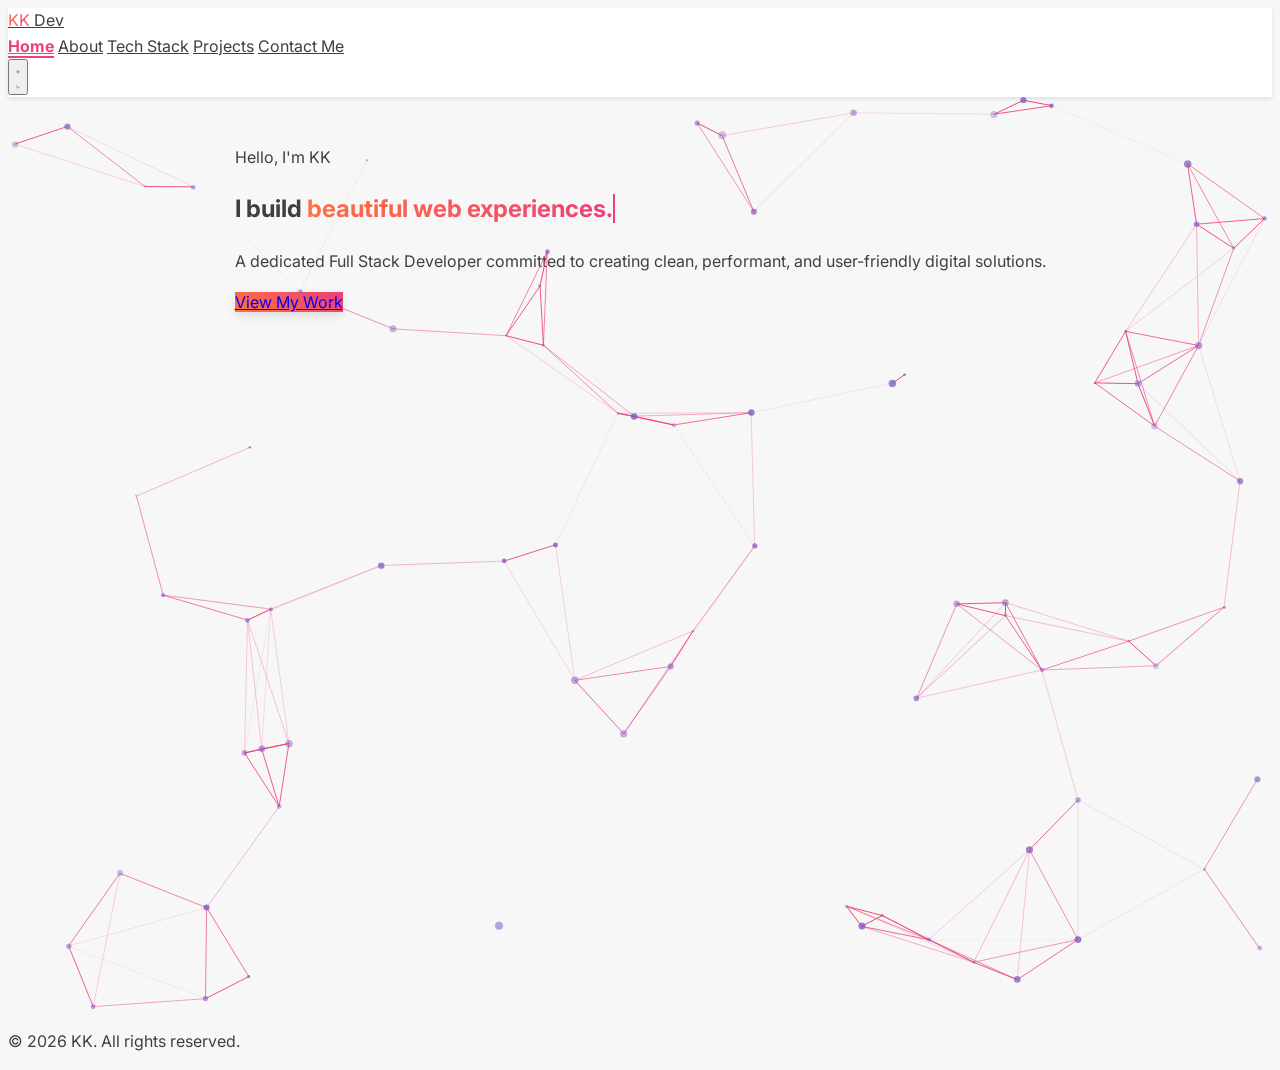
==== commit 19b84a5a: "Update index.html" ====
--- a/index.html
+++ b/index.html
@@ -194,7 +194,7 @@
                 <h2 class="text-4xl font-extrabold mb-12" style="color: var(--secondary-color); border-bottom: 3px solid var(--color-primary-start);">About Me</h2>
                 <div class="max-w-4xl mx-auto flex flex-col md:flex-row items-center gap-12 p-8 rounded-xl shadow-xl border border-gray-100 transition transform hover:shadow-2xl hover:scale-[1.005] about-card">
                     <div class="md:w-1/3 flex justify-center">
-                        <img src="C:\Users\chall\OneDrive\圖片\Camera Roll\my.jpg" alt="Profile Picture" class="rounded-full w-48 h-48 object-cover border-4 border-white shadow-xl transition transform hover:rotate-3">
+                        <img src="https://github.com/Kalyan-4406/kk-portfolio/blob/main/my.jpg" alt="Profile Picture" class="rounded-full w-48 h-48 object-cover border-4 border-white shadow-xl transition transform hover:rotate-3">
                     </div>
                     <div class="md:w-2/3 space-y-5">
                         <p class="text-xl font-semibold" style="color: var(--color-primary-end);">Kalyan Kumar Reddy | Enthusiastic Developer & Polymath</p>
@@ -835,3 +835,4 @@
 </body>
 </html>
 
+
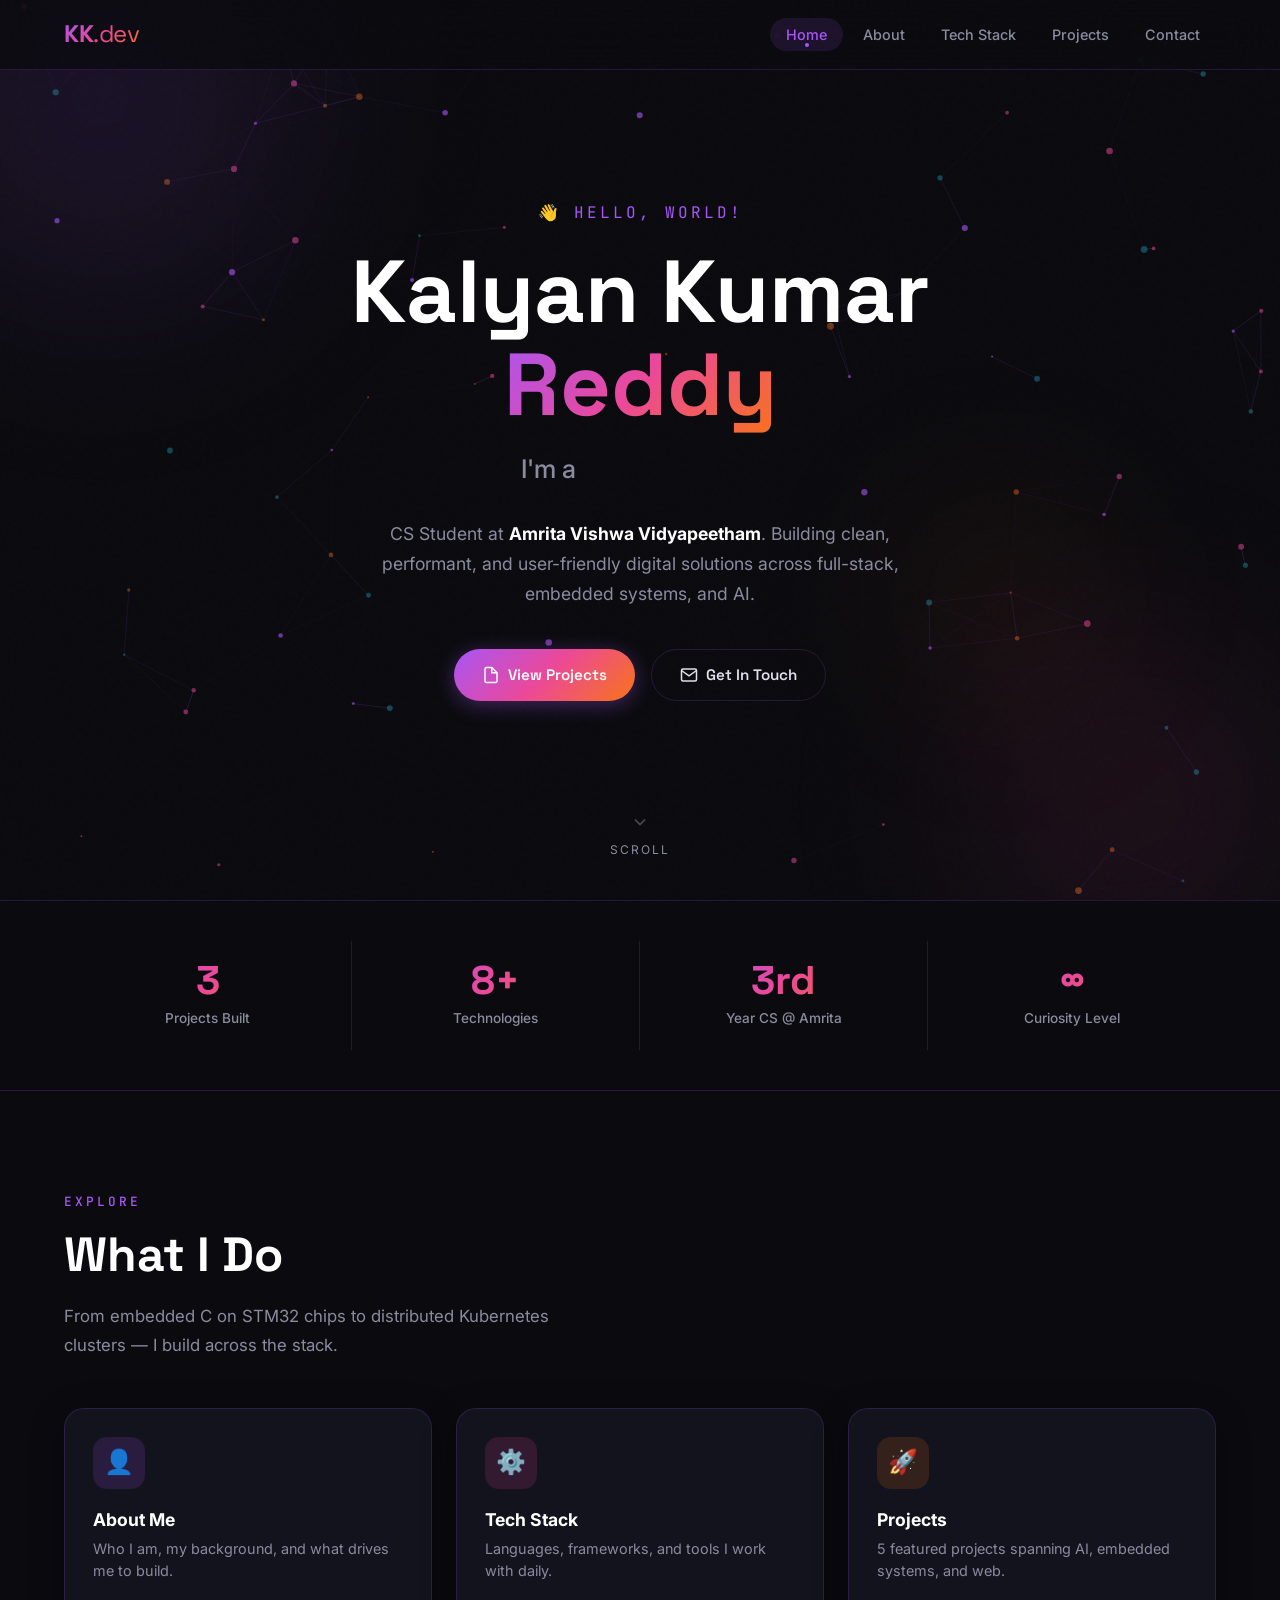
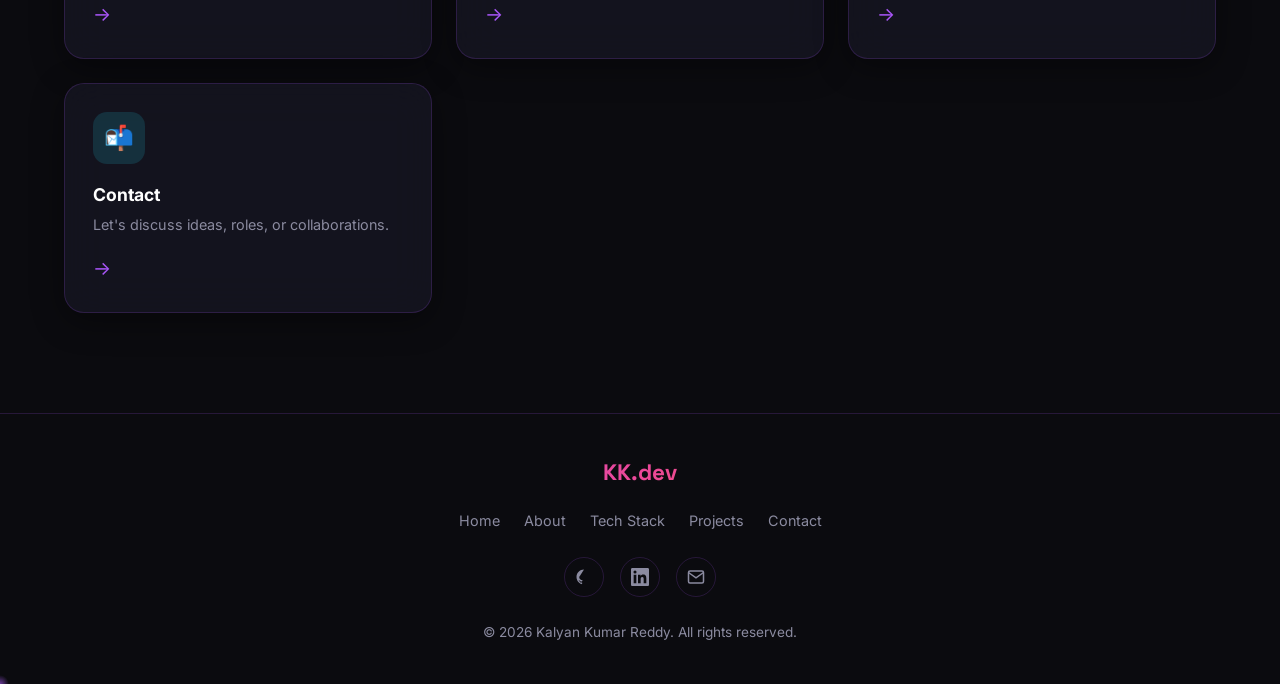
==== commit bf046688: "Initial commit: Premium multi-page portfolio with 5 projects" ====
--- a/index.html
+++ b/index.html
@@ -1,838 +1,489 @@
-<!DOCTYPE html>
-<html lang="en">
-<head>
-    <meta charset="UTF-8">
-    <meta name="viewport" content="width=device-width, initial-scale=1.0">
-    <title>KK | Vibrant Developer Portfolio</title>
-    <!-- Load Tailwind CSS -->
-    <script src="https://cdn.tailwindcss.com"></script>
-    <!-- Load Inter Font -->
-    <link rel="stylesheet" href="https://fonts.googleapis.com/css2?family=Inter:wght@300;400;600;700;800&display=swap">
-    <style>
-        /* --- GLOBAL COLOR VARIABLES --- */
-        :root {
-            /* Light Theme Defaults */
-            --color-primary-start: #FF7043; 
-            --color-primary-end: #EC407A; 
-            --color-accent: #7E57C2; 
-            --secondary-color: #3C4043; 
-            --bg-color: #F7F7F7; 
-            --card-bg: #FFFFFF;
-            --text-color-primary: #3C4043;
-            --nav-bg: #FFFFFF;
-            --nav-shadow: 0 2px 4px rgba(0, 0, 0, 0.1);
-        }
-
-        /* --- DARK MODE OVERRIDES (Applied via 'dark-mode' class on body) --- */
-        body.dark-mode {
-            --bg-color: #1A1A1A; 
-            --card-bg: #2A2A2A; 
-            --secondary-color: #E0E0E0; 
-            --text-color-primary: #FFFFFF;
-            --nav-bg: #1A1A1A;
-            --nav-shadow: 0 2px 4px rgba(255, 255, 255, 0.1);
-        }
-
-        /* --- GLOBAL BASICS --- */
-        body { 
-            font-family: 'Inter', sans-serif; 
-            color: var(--secondary-color);
-            background-color: var(--bg-color); 
-            transition: background-color 0.5s ease;
-            overflow-x: hidden;
-            line-height: 1.6;
-        }
-        
-        /* Custom scrollbar */
-        body::-webkit-scrollbar { width: 8px; }
-        body::-webkit-scrollbar-thumb { background: linear-gradient(45deg, var(--color-primary-start), var(--color-primary-end)); border-radius: 10px; }
-        body::-webkit-scrollbar-track { background-color: var(--bg-color); }
-
-        /* Navigation Bar Styling */
-        #main-nav {
-            background-color: var(--nav-bg);
-            box-shadow: var(--nav-shadow);
-            transition: background-color 0.5s ease, box-shadow 0.5s ease;
-        }
-        .nav-link-hover { transition: color 0.3s; color: var(--secondary-color); }
-        .nav-link-hover:hover { color: var(--color-primary-end); border-bottom: 2px solid var(--color-primary-end); }
-        .nav-link-active { color: var(--color-primary-end) !important; font-weight: 700; border-bottom: 2px solid var(--color-primary-end); }
-        
-        /* Page Section Transitions */
-        .page-section {
-            opacity: 0; transform: translateY(20px); transition: opacity 0.5s ease-out, transform 0.5s ease-out;
-            min-height: calc(100vh - 80px); padding-top: 2rem; padding-bottom: 4rem; display: none; 
-            width: 100%; max-width: 1280px; margin: 0 auto; position: relative;
-        }
-        .page-section.active { opacity: 1; transform: translateY(0); display: flex; flex-direction: column; align-items: center; }
-        
-        /* --- ANIMATIONS & CORE ELEMENTS --- */
-        .gradient-bg { background: linear-gradient(45deg, var(--color-primary-start), var(--color-primary-end)); }
-        
-        /* Typing Effect for Home Headline */
-        .typing-effect { border-right: 2px solid var(--color-primary-end); white-space: nowrap; overflow: hidden; animation: typing 3.5s steps(40, end), blink-caret .75s step-end infinite; width: 0; max-width: 100%; }
-        @keyframes typing { from { width: 0 } to { width: 100% } }
-        @keyframes blink-caret { from, to { border-color: transparent } 50% { border-color: var(--color-primary-end); } }
-
-        /* Button Hover Effect (Lift and Shadow) */
-        .btn-primary { transition: all 0.3s cubic-bezier(0.25, 0.8, 0.25, 1); box-shadow: 0 4px 10px rgba(0, 0, 0, 0.1); }
-        .btn-primary:hover { transform: translateY(-4px) scale(1.01); box-shadow: 0 15px 25px rgba(236, 64, 122, 0.4); }
-        .btn-primary:active { transform: translateY(-1px); box-shadow: 0 4px 8px rgba(0, 0, 0, 0.1); }
-        
-        /* Project Card Hover Effect */
-        .project-card { transition: all 0.5s cubic-bezier(0.25, 0.8, 0.25, 1); box-shadow: 0 10px 20px rgba(0, 0, 0, 0.05); background-color: var(--card-bg); }
-        .project-card:hover { transform: translateY(-5px); box-shadow: 0 20px 40px rgba(0, 0, 0, 0.15), 0 0 25px var(--color-accent); }
-        
-        /* Canvas & Content Layering */
-        .page-canvas { z-index: 0; position: absolute; top: 0; left: 0; width: 100%; height: 100%; }
-        .section-content { position: relative; z-index: 10; }
-
-        /* Social Icon Styling */
-        .social-icon { transition: all 0.3s cubic-bezier(0.25, 0.8, 0.25, 1); color: var(--secondary-color); margin: 0 10px; cursor: pointer; padding: 5px; border-radius: 50%; }
-        .social-icon:hover { transform: scale(1.3) translateY(-4px); color: var(--color-accent); filter: drop-shadow(0 0 8px var(--color-accent)); background-color: rgba(126, 87, 194, 0.1); }
-
-        /* --- ABOUT PAGE SPECIFIC STYLES --- */
-        #about .about-card { background-color: var(--card-bg); transition: background-color 0.5s ease, box-shadow 0.5s ease; }
-        #about .about-card p { color: var(--secondary-color); }
-        
-        /* --- TECH STACK SPECIFIC STYLES --- */
-        .skill-item { 
-            background-color: var(--card-bg); 
-            transition: all 0.3s ease-in-out; 
-            box-shadow: 0 2px 4px rgba(0, 0, 0, 0.05);
-        }
-        .skill-item:hover { 
-            transform: translateX(5px); /* Subtle shift on hover */
-            box-shadow: 0 5px 15px rgba(126, 87, 194, 0.2);
-        }
-        
-        .skill-name { font-weight: 700; width: 150px; }
-        .skill-bar-container { flex-grow: 1; height: 10px; background-color: #EEE; border-radius: 5px; margin: 0 20px; overflow: hidden; position: relative; }
-        .skill-bar { height: 100%; background: linear-gradient(90deg, var(--color-primary-start), var(--color-primary-end)); transition: width 0.8s ease-in-out; border-radius: 5px; }
-        .skill-percent { font-weight: 700; width: 50px; text-align: right; opacity: 0; transition: opacity 0.3s ease-in-out; color: var(--color-accent); }
-        
-        /* COMBINED HOVER EFFECT: ONLY SHOW PERCENTAGE (No fading of other items) */
-        .skill-item:hover .skill-percent { opacity: 1; }
-
-        /* Project Button Styling */
-        .project-btn {
-            display: inline-flex; align-items: center; padding: 8px 15px; border-radius: 8px; color: white; font-weight: 600; transition: all 0.3s cubic-bezier(0.25, 0.8, 0.25, 1); background: linear-gradient(90deg, var(--color-primary-start), var(--color-primary-end)); box-shadow: 0 4px 10px rgba(0, 0, 0, 0.1); text-transform: uppercase; font-size: 0.875rem; letter-spacing: 0.5px;
-        }
-        .project-btn:hover { transform: translateY(-2px); box-shadow: 0 8px 15px rgba(236, 64, 122, 0.5); }
-        .project-btn svg { margin-right: 6px; }
-
-        /* Input focus glow */
-        input:focus, textarea:focus { box-shadow: 0 0 0 3px rgba(126, 87, 194, 0.4); border-color: var(--color-accent) !important; }
-        
-        /* Tech Stack Tags */
-        .tech-tag { background-color: #EEE; color: var(--secondary-color); padding: 4px 10px; border-radius: 6px; font-size: 0.8rem; font-weight: 600; transition: background-color 0.2s; }
-        .tech-tag:hover { background-color: var(--color-accent); color: white; }
-
-    </style>
-</head>
-<body class="antialiased">
-
-    <!-- Sticky Navigation (Header) -->
-    <nav class="sticky top-0 z-50 shadow-lg border-b border-gray-100" id="main-nav">
-        <div class="max-w-7xl mx-auto px-4 sm:px-6 lg:px-8">
-            <div class="flex justify-between items-center h-16">
-                <!-- LOGO: KK (Vibrant Look) -->
-                <a href="#home" class="text-3xl font-extrabold tracking-tight" style="color: var(--secondary-color);">
-                    <span class="gradient-text font-bold" style="background: linear-gradient(45deg, var(--color-primary-start), var(--color-primary-end)); -webkit-background-clip: text; -webkit-text-fill-color: transparent;">KK</span> Dev
-                </a>
-                
-                <!-- Navigation Links & Theme Toggle -->
-                <div class="flex items-center space-x-8">
-                    <!-- Nav Links -->
-                    <div class="hidden md:flex space-x-8" id="desktop-nav">
-                        <a href="#home" class="nav-link-hover p-2 font-medium" data-target="home">Home</a>
-                        <a href="#about" class="nav-link-hover p-2 font-medium" data-target="about">About</a>
-                        <a href="#tech-stack" class="nav-link-hover p-2 font-medium" data-target="tech-stack">Tech Stack</a>
-                        <a href="#projects" class="nav-link-hover p-2 font-medium" data-target="projects">Projects</a>
-                        <a href="#contact-me" class="nav-link-hover p-2 font-medium" data-target="contact-me">Contact Me</a>
-                    </div>
-                    
-                    <!-- Theme Toggle Icon -->
-                    <button id="theme-toggle" class="p-2 rounded-full transition transform hover:scale-110 focus:outline-none" style="color: var(--secondary-color);">
-                        <svg id="sun-icon" class="w-6 h-6 hidden" fill="none" stroke="currentColor" viewBox="0 0 24 24" xmlns="http://www.w3.org/2000/svg"><path stroke-linecap="round" stroke-linejoin="round" stroke-width="2" d="M12 3v1m0 16v1m9-9h-1M4 12H3m15.364 6.364l-.707-.707M6.343 6.343l-.707-.707m12.728 0l-.707.707M6.343 17.657l-.707.707M16 12a4 4 0 11-8 0 4 4 0 018 0z"></path></svg>
-                        <svg id="moon-icon" class="w-6 h-6" fill="none" stroke="currentColor" viewBox="0 0 24 24" xmlns="http://www.w3.org/2000/svg"><path stroke-linecap="round" stroke-linejoin="round" stroke-width="2" d="M20.354 15.354A9 9 0 018.646 3.646 9.003 9.003 0 0012 21a9.003 9.003 0 008.354-5.646z"></path></svg>
-                    </button>
-                </div>
-            </div>
-        </div>
-    </nav>
-
-    <!-- Main Content Container -->
-    <main class="w-full flex justify-center">
-
-        <!-- 1. HOME - Professional Landing Page (Interactive Particle Background) -->
-        <section id="home" class="page-section">
-            <canvas id="home-canvas" class="page-canvas"></canvas>
-            
-            <div class="max-w-4xl mx-auto text-center px-4 relative z-10 p-10 rounded-xl backdrop-blur-sm bg-white/10">
-                <p class="text-xl text-gray-300 mb-4 tracking-wider">Hello, I'm KK</p>
-                
-                <div class="flex justify-center mb-6">
-                    <h1 class="text-5xl md:text-6xl font-extrabold text-white tracking-tighter">
-                        I build <span class="typing-effect text-left inline-block w-full sm:w-auto" style="background: linear-gradient(90deg, var(--color-primary-start), var(--color-primary-end)); -webkit-background-clip: text; -webkit-text-fill-color: transparent;">beautiful web experiences.</span>
-                    </h1>
-                </div>
-
-                <p class="text-xl text-gray-400 mb-10 max-w-2xl mx-auto">
-                    A dedicated Full Stack Developer committed to creating clean, performant, and user-friendly digital solutions.
-                </p>
-                <a href="#projects" class="inline-block px-10 py-3 text-lg font-bold text-white rounded-full btn-primary gradient-bg">
-                    View My Work
-                </a>
-            </div>
-        </section>
-
-        <!-- 2. ABOUT - Clean Bio Section (Subtle Ripple Background) -->
-        <section id="about" class="page-section">
-            <canvas id="about-canvas" class="page-canvas"></canvas>
-            <div class="section-content w-full">
-                <h2 class="text-4xl font-extrabold mb-12" style="color: var(--secondary-color); border-bottom: 3px solid var(--color-primary-start);">About Me</h2>
-                <div class="max-w-4xl mx-auto flex flex-col md:flex-row items-center gap-12 p-8 rounded-xl shadow-xl border border-gray-100 transition transform hover:shadow-2xl hover:scale-[1.005] about-card">
-                    <div class="md:w-1/3 flex justify-center">
-                        <img src="https://github.com/Kalyan-4406/kk-portfolio/blob/main/my.jpg" alt="Profile Picture" class="rounded-full w-48 h-48 object-cover border-4 border-white shadow-xl transition transform hover:rotate-3">
-                    </div>
-                    <div class="md:w-2/3 space-y-5">
-                        <p class="text-xl font-semibold" style="color: var(--color-primary-end);">Kalyan Kumar Reddy | Enthusiastic Developer & Polymath</p>
-                         <!-- NEW LINE INSERTED HERE -->
-                        <p>
-                            I prioritize continuous growth, mastering new tools, and ensuring every project exceeds expectations.
-                        </p>
-                        <!-- END NEW LINE -->
-                        <p>
-                            I am currently pursuing my Undergraduate degree in **Computer Science** at **Amrita Vishwa Vidhyapeetham** and am in my 3rd year. This foundation fuels my enthusiasm across multiple domains.
-                        </p>
-                        <p>
-                            I possess growing experience in **full-stack development**, **machine learning**, and **system design**. I enjoy building practical projects and learning new technologies quickly, frequently exploring advanced areas such as embedded systems, blockchain technology, and core CS concepts.
-                        </p>
-                        <p>
-                            As I grow into a confident and well-rounded engineer, I am actively focusing on improving my communication and presentation skills, ensuring I can articulate complex technical concepts effectively.
-                        </p>
-                    </div>
-                </div>
-            </div>
-        </section>
-
-        <!-- 3. TECH STACK - Skills Showcase (Data Flow Background) -->
-        <section id="tech-stack" class="page-section">
-            <canvas id="tech-stack-canvas" class="page-canvas"></canvas>
-            <div class="section-content w-full">
-                <h2 class="text-4xl font-extrabold mb-12" style="color: var(--secondary-color); border-bottom: 3px solid var(--color-primary-start);">Core Tech Stack</h2>
-                <div class="max-w-3xl mx-auto w-full space-y-4 p-6 bg-white rounded-xl shadow-xl border border-gray-100" id="tech-stack-container">
-                    
-                    <!-- Skill items -->
-                    <div class="skill-item" data-percentage="70">
-                        <h3 class="skill-name">Python</h3>
-                        <div class="skill-bar-container">
-                            <div class="skill-bar" style="width: 70%;"></div>
-                        </div>
-                        <span class="skill-percent">70%</span>
-                    </div>
-                    <div class="skill-item" data-percentage="50">
-                        <h3 class="skill-name">Java</h3>
-                        <div class="skill-bar-container">
-                            <div class="skill-bar" style="width: 50%;"></div>
-                        </div>
-                        <span class="skill-percent">50%</span>
-                    </div>
-                    <div class="skill-item" data-percentage="70">
-                        <h3 class="skill-name">C</h3>
-                        <div class="skill-bar-container">
-                            <div class="skill-bar" style="width: 70%;"></div>
-                        </div>
-                        <span class="skill-percent">70%</span>
-                    </div>
-                    <div class="skill-item" data-percentage="50">
-                        <h3 class="skill-name">C++</h3>
-                        <div class="skill-bar-container">
-                            <div class="skill-bar" style="width: 50%;"></div>
-                        </div>
-                        <span class="skill-percent">50%</span>
-                    </div>
-                    <div class="skill-item" data-percentage="50">
-                        <h3 class="skill-name">JavaScript</h3>
-                        <div class="skill-bar-container">
-                            <div class="skill-bar" style="width: 50%;"></div>
-                        </div>
-                        <span class="skill-percent">50%</span>
-                    </div>
-                    <div class="skill-item" data-percentage="30">
-                        <h3 class="skill-name">React</h3>
-                        <div class="skill-bar-container">
-                            <div class="skill-bar" style="width: 30%;"></div>
-                        </div>
-                        <span class="skill-percent">30%</span>
-                    </div>
-                    <div class="skill-item" data-percentage="60">
-                        <h3 class="skill-name">MySQL</h3>
-                        <div class="skill-bar-container">
-                            <div class="skill-bar" style="width: 60%;"></div>
-                        </div>
-                        <span class="skill-percent">60%</span>
-                    </div>
-                    <div class="skill-item" data-percentage="40">
-                        <h3 class="skill-name">Haskell</h3>
-                        <div class="skill-bar-container">
-                            <div class="skill-bar" style="width: 40%;"></div>
-                        </div>
-                        <span class="skill-percent">40%</span>
-                    </div>
-                </div>
-            </div>
-        </section>
-
-        
-        <section id="projects" class="page-section">
-            <canvas id="projects-canvas" class="page-canvas"></canvas>
-            <div class="section-content w-full">
-                <h2 class="text-4xl font-extrabold mb-12" style="color: var(--secondary-color); border-bottom: 3px solid var(--color-primary-start);">Featured Projects</h2>
-                <div class="max-w-6xl mx-auto w-full grid grid-cols-1 md:grid-cols-2 gap-10">
-                    
-                    <!-- Project 1: Smart Trolley Billing System -->
-                    <div class="project-card bg-white shadow-xl">
-                        <img src="https://placehold.co/600x350/E5E5E5/7E57C2?text=Smart+Trolley+System" alt="Smart Trolley Billing System" class="w-full h-56 object-cover border-b-4" style="border-color: var(--color-accent);">
-                        <div class="p-6">
-                            <h3 class="text-2xl font-bold text-gray-800 mb-2">Smart Trolley Billing System</h3>
-                            <p class="text-gray-500 text-sm mb-4">Developed a smart trolley billing system using **RFID sensors** for automated product identification and checkout. My role was focused on **RFID sensor configuration** to ensure accurate product scanning and system efficiency.</p>
-                            
-                            <div class="flex flex-wrap gap-2 mb-6">
-                                <span class="tech-tag">STM32</span>
-                                <span class="tech-tag">RFID</span>
-                                <span class="tech-tag">Embedded C</span>
-                                <span class="tech-tag">Keil</span>
-                                <span class="tech-tag">LCD</span>
-                            </div>
-                            
-                            <div class="flex space-x-4">
-                                <a href="[Link to Git Repository]" target="_blank" class="project-btn">
-                                    <svg class="w-4 h-4" fill="none" stroke="currentColor" viewBox="0 0 24 24" xmlns="http://www.w3.org/2000/svg"><path stroke-linecap="round" stroke-linejoin="round" stroke-width="2" d="M10 20l4-16m4 4l4 4-4 4M6 16l-4-4 4-4"></path></svg>
-                                    Git Repo
-                                </a>
-                                <a href="[Link to Video Demo]" target="_blank" class="project-btn">
-                                    <svg class="w-4 h-4" fill="none" stroke="currentColor" viewBox="0 0 24 24" xmlns="http://www.w3.org/2000/svg"><path stroke-linecap="round" stroke-linejoin="round" stroke-width="2" d="M15 10l4.553-2.276A1 1 0 0121 8.64v6.72a1 1 0 01-1.447.886L15 14M5 18h14a2 2 0 002-2V8a2 2 0 00-2-2H5a2 2 0 00-2 2v8a2 2 0 002 2z"></path></svg>
-                                    Video Demo
-                                </a>
-                            </div>
-                        </div>
-                    </div>
-                    
-                   
-                    <div class="project-card bg-white shadow-xl">
-                        <img src="https://placehold.co/600x350/E5E5E5/FF7043?text=Patient+Monitoring+AI" alt="Real-Time Patient Monitoring System" class="w-full h-56 object-cover border-b-4" style="border-color: var(--color-primary-start);">
-                        <div class="p-6">
-                            <h3 class="text-2xl font-bold text-gray-800 mb-2">Real-Time Patient Monitoring System (Distributed AI)</h3>
-                            <p class="text-gray-500 text-sm mb-4">A complete, end-to-end framework for real-time patient monitoring using a distributed AI architecture. The system ingests simulated IoT data at the edge using **EdgeX Foundry**, processes it with a **Deep Reinforcement Learning (DRL)** model running in a **Kubernetes** cluster, and simulates a **Federated Learning (FL)** loop for collaborative, privacy-preserving model improvement. Key feature: dynamic, performance-based **autoscaling**.</p>
-                            
-                            <div class="flex flex-wrap gap-2 mb-6">
-                                <span class="tech-tag">EdgeX Foundry (IoT)</span>
-                                <span class="tech-tag">DRL (AI)</span>
-                                <span class="tech-tag">Kubernetes</span>
-                                <span class="tech-tag">Federated Learning</span>
-                                <span class="tech-tag">Autoscaling</span>
-                            </div>
-
-                            <div class="flex space-x-4">
-                                <a href="[Link to Git Repository]" target="_blank" class="project-btn">
-                                    <svg class="w-4 h-4" fill="none" stroke="currentColor" viewBox="0 0 24 24" xmlns="http://www.w3.org/2000/svg"><path stroke-linecap="round" stroke-linejoin="round" stroke-width="2" d="M10 20l4-16m4 4l4 4-4 4M6 16l-4-4 4-4"></path></svg>
-                                    Git Repo
-                                </a>
-                                <a href="[Link to Video Demo]" target="_blank" class="project-btn">
-                                    <svg class="w-4 h-4" fill="none" stroke="currentColor" viewBox="0 0 24 24" xmlns="http://www.w3.org/2000/svg"><path stroke-linecap="round" stroke-linejoin="round" stroke-width="2" d="M15 10l4.553-2.276A1 1 0 0121 8.64v6.72a1 1 0 01-1.447.886L15 14M5 18h14a2 2 0 002-2V8a2 2 0 00-2-2H5a2 2 0 00-2 2v8a2 2 0 002 2z"></path></svg>
-                                    Video Demo
-                                </a>
-                            </div>
-                        </div>
-                    </div>
-                </div>
-            </div>
-        </section>
-
-       
-        <section id="contact-me" class="page-section">
-            <canvas id="contact-me-canvas" class="page-canvas"></canvas>
-            <div class="section-content w-full">
-                <h2 class="text-4xl font-extrabold mb-12" style="color: var(--secondary-color); border-bottom: 3px solid var(--color-primary-start);">Get In Touch</h2>
-                <div class="max-w-xl mx-auto w-full p-8 rounded-xl bg-white shadow-xl border border-gray-100 transition transform hover:shadow-2xl hover:scale-[1.005]">
-                    
-                    <!-- Social Icons -->
-                    <div class="flex justify-center mb-8 space-x-4">
-                        <!-- LinkedIn -->
-                        <a href="https://www.linkedin.com/in/kalyan-kumar-reddy-challa-273b43290/" target="_blank" aria-label="LinkedIn Profile" class="social-icon">
-                            <svg class="w-8 h-8" fill="currentColor" viewBox="0 0 24 24" xmlns="http://www.w3.org/2000/svg"><path d="M22.23 0H1.77C.79 0 0 .77 0 1.72v20.56C0 23.23.79 24 1.77 24h20.46c.98 0 1.77-.77 1.77-1.72V1.72c0-.95-.79-1.72-1.77-1.72zM7.05 20.49H3.59V8.67h3.46v11.82zM5.32 7.4A2.08 2.08 0 115.35 3.24a2.08 2.08 0 01-.03 4.16zM20.49 20.49h-3.45v-5.61c0-1.34-.03-3.07-1.87-3.07-1.87 0-2.16 1.46-2.16 2.97v5.71h-3.46V8.67h3.32v1.52h.05c.46-.87 1.58-1.79 3.25-1.79 3.48 0 4.13 2.29 4.13 5.27v6.82h-.01z"/></svg>
-                        </a>
-                        
-                        <!-- GitHub -->
-                        <a href="https://github.com/Kalyan-4406" target="_blank" aria-label="GitHub Profile" class="social-icon">
-                            <svg class="w-8 h-8" fill="currentColor" viewBox="0 0 24 24" xmlns="http://www.w3.org/2000/svg"><path fill-rule="evenodd" d="M12 2C6.477 2 2 6.484 2 12.017c0 4.418 2.865 8.163 6.83 9.48.5.092.682-.217.682-.483 0-.237-.008-.888-.013-1.745-2.782.607-3.37-1.34-3.37-1.34-.454-1.152-1.11-1.463-1.11-1.463-.907-.62.068-.608.068-.608 1.002.07 1.53 1.03 1.53 1.03.88 1.52 2.307 1.082 2.873.826.09-.64.343-1.083.626-1.334-2.195-.246-4.512-1.076-4.512-4.78 0-1.057.378-1.92.998-2.593-.1-.247-.433-1.29.097-2.545 0 0 .813-.26 2.66.985a9.42 9.42 0 012.446-.33 9.42 9.42 0 012.445.33c1.846-1.245 2.659-.985 2.659-.985.53 1.255.197 2.298.098 2.545.62.673.998 1.536.998 2.593 0 3.713-2.317 4.53-4.521 4.773.353.307.674.918.674 1.854 0 1.336-.012 2.413-.012 2.745 0 .267.181.58.688.48C19.137 20.17 22 16.425 22 12.017 22 6.484 17.523 2 12 2z" clip-rule="evenodd"></path></svg>
-                        </a>
-                        
-                        <!-- Instagram -->
-                        <a href="[Link to Instagram]" target="_blank" aria-label="Instagram Profile" class="social-icon">
-                            <svg class="w-8 h-8" fill="currentColor" viewBox="0 0 24 24" xmlns="http://www.w3.org/2000/svg"><path d="M7.8 2h8.4C17.65 2 19 3.35 19 5.06v13.88C19 20.65 17.65 22 15.6 22H7.8C5.75 22 4.4 20.65 4.4 18.94V5.06C4.4 3.35 5.75 2 7.8 2zm-.6 4.73A1.17 1.17 0 018.37 5.56h7.26a1.17 1.17 0 011.17 1.17v7.26a1.17 1.17 0 01-1.17 1.17H8.37A1.17 1.17 0 017.2 13.99V6.73zm9.4 6.94a.56.56 0 110-1.12.56.56 0 010 1.12zm-4.7 0a3.46 3.46 0 110-6.92 3.46 3.46 0 010 6.92zm-.01-5.74a2.28 2.28 0 100 4.56 2.28 2.28 0 000-4.56z"/></svg>
-                        </a>
-                    </div>
-                    
-                    <form class="space-y-6">
-                        <div>
-                            <label class="block text-sm font-semibold text-gray-700 mb-2">Name</label>
-                            <input type="text" class="w-full p-3 rounded-md border border-gray-300 focus:outline-none focus:ring-2" style="--tw-ring-color: var(--color-accent);" placeholder="Your Name">
-                        </div>
-                        <div>
-                            <label class="block text-sm font-semibold text-gray-700 mb-2">Email</label>
-                            <input type="email" class="w-full p-3 rounded-md border border-gray-300 focus:outline-none focus:ring-2" style="--tw-ring-color: var(--color-accent);" placeholder="you@example.com">
-                        </div>
-                        <div>
-                            <label class="block text-sm font-semibold text-gray-700 mb-2">Message</label>
-                            <textarea rows="4" class="w-full p-3 rounded-md border border-gray-300 focus:outline-none focus:ring-2" style="--tw-ring-color: var(--color-accent);" placeholder="What can we build together?"></textarea>
-                        </div>
-                        <button type="submit" class="w-full py-3 text-lg font-bold text-white rounded-full btn-primary gradient-bg">
-                            Send Message
-                        </button>
-                    </form>
-                </div>
-            </div>
-        </section>
-
-    </main>
-
-    <!-- Footer -->
-    <footer class="text-center py-6 mt-16 border-t border-gray-200 bg-white">
-        <p class="text-sm text-gray-500">
-            &copy; <span id="current-year"></span> KK. All rights reserved.
-        </p>
-    </footer>
-
-    <!-- Navigation & Theme Logic -->
-    <script>
-        document.addEventListener('DOMContentLoaded', () => {
-            const navLinks = document.querySelectorAll('#desktop-nav a');
-            const pageSections = document.querySelectorAll('.page-section');
-            const typingElement = document.querySelector('.typing-effect');
-            const themeToggle = document.getElementById('theme-toggle');
-            const sunIcon = document.getElementById('sun-icon');
-            const moonIcon = document.getElementById('moon-icon');
-            let animationFrames = []; 
-            
-            const BG_LIGHT = '#F7F7F7';
-            const BG_DARK = '#121212';
-            
-            // --- THEME TOGGLE FUNCTIONALITY ---
-            function setDarkMode(isDark) {
-                if (isDark) {
-                    document.body.classList.add('dark-mode');
-                    moonIcon.classList.add('hidden');
-                    sunIcon.classList.remove('hidden');
-                } else {
-                    document.body.classList.remove('dark-mode');
-                    sunIcon.classList.add('hidden');
-                    moonIcon.classList.remove('hidden');
-                }
-                // Re-apply correct background based on current page state
-                const currentRoute = window.location.hash.substring(1) || 'home';
-                document.body.style.backgroundColor = (currentRoute === 'home' && isDark) ? BG_DARK : (isDark ? '#1A1A1A' : BG_LIGHT);
-            }
-
-            themeToggle.addEventListener('click', () => {
-                const isDark = document.body.classList.contains('dark-mode');
-                setDarkMode(!isDark);
-            });
-            
-            // --- CANVAS ANIMATION LOGIC ---
-            
-            function stopAllAnimations() {
-                animationFrames.forEach(id => cancelAnimationFrame(id));
-                animationFrames = [];
-            }
-
-            // 1. HOME: Particle Network (Dark BG)
-            function initHomeAnimation() {
-                const canvas = document.getElementById('home-canvas');
-                if (!canvas) return; 
-                
-                const ctx = canvas.getContext('2d');
-                let particles = [];
-                let mouse = { x: null, y: null, radius: 150 };
-
-                function resizeCanvas() {
-                    canvas.width = canvas.parentElement.clientWidth;
-                    canvas.height = canvas.parentElement.clientHeight;
-                    init();
-                }
-
-                window.addEventListener('resize', resizeCanvas);
-                resizeCanvas(); 
-
-                canvas.addEventListener('mousemove', function(event) {
-                    const rect = canvas.getBoundingClientRect();
-                    mouse.x = event.clientX - rect.left;
-                    mouse.y = event.clientY - rect.top;
-                });
-
-                canvas.addEventListener('mouseleave', function() {
-                    mouse.x = null;
-                    mouse.y = null;
-                });
-
-                class Particle {
-                    constructor(x, y, directionX, directionY, size, color) {
-                        this.x = x; this.y = y; this.directionX = directionX; 
-                        this.directionY = directionY; this.size = size; this.color = color;
-                    }
-                    draw() {
-                        ctx.beginPath(); ctx.arc(this.x, this.y, this.size, 0, Math.PI * 2); ctx.fillStyle = this.color; ctx.fill();
-                    }
-                    update() {
-                        if (this.x + this.size > canvas.width || this.x - this.size < 0) this.directionX = -this.directionX;
-                        if (this.y + this.size > canvas.height || this.y - this.size < 0) this.directionY = -this.directionY;
-                        this.x += this.directionX;
-                        this.y += this.directionY;
-
-                        if (mouse.x !== null && mouse.y !== null) {
-                            let dx = mouse.x - this.x; let dy = mouse.y - this.y; let distance = Math.sqrt(dx * dx + dy * dy);
-                            if (distance < mouse.radius) {
-                                let forceDirectionX = dx / distance; let forceDirectionY = dy / distance; let maxSpeed = 3;
-                                let force = (mouse.radius - distance) / mouse.radius; let directionX = forceDirectionX * force * maxSpeed;
-                                let directionY = forceDirectionY * force * maxSpeed;
-                                this.x -= directionX; this.y -= directionY;
-                            }
-                        }
-                        this.draw();
-                    }
-                }
-
-                function init() {
-                    particles = [];
-                    let numberOfParticles = (canvas.width * canvas.height) / 15000; 
-                    for (let i = 0; i < numberOfParticles; i++) {
-                        let size = Math.random() * 3 + 1;
-                        let x = Math.random() * (canvas.width - size * 2) + size;
-                        let y = Math.random() * (canvas.height - size * 2) + size;
-                        let speed = Math.random() * 0.4 + 0.1;
-                        let directionX = (Math.random() * speed * 2) - speed; 
-                        let directionY = (Math.random() * speed * 2) - speed; 
-                        let color = `rgba(126, 87, 194, ${Math.random() * 0.5 + 0.3})`; 
-                        particles.push(new Particle(x, y, directionX, directionY, size, color));
-                    }
-                }
-
-                function connect() {
-                    const connectDistance = (canvas.width / 7) * (canvas.height / 7);
-                    for (let a = 0; a < particles.length; a++) {
-                        for (let b = a; b < particles.length; b++) {
-                            let distanceSquared = ((particles[a].x - particles[b].x) * (particles[a].x - particles[b].x)) + ((particles[a].y - particles[b].y) * (particles[a].y - particles[b].y));
-                            if (distanceSquared < connectDistance) {
-                                let opacityValue = 1 - (distanceSquared / connectDistance); 
-                                ctx.strokeStyle = `rgba(236, 64, 122, ${opacityValue})`; 
-                                ctx.lineWidth = 1;
-                                ctx.beginPath();
-                                ctx.moveTo(particles[a].x, particles[a].y);
-                                ctx.lineTo(particles[b].x, particles[b].y);
-                                ctx.stroke();
-                            }
-                        }
-                    }
-                }
-
-                function animate() {
-                    animationFrames.push(requestAnimationFrame(animate));
-                    ctx.clearRect(0, 0, canvas.width, canvas.height);
-                    connect();
-                    for (let i = 0; i < particles.length; i++) {
-                        particles[i].update();
-                    }
-                }
-
-                init();
-                animate();
-            }
-
-            // 2. ABOUT: Subtle Ripples/Sine Waves (Light BG)
-            function initAboutAnimation() {
-                const canvas = document.getElementById('about-canvas');
-                if (!canvas) return;
-                const ctx = canvas.getContext('2d');
-                let waveOffset = 0;
-                let particles = [];
-                const particleCount = 20;
-
-                function resizeCanvas() {
-                    canvas.width = canvas.parentElement.clientWidth;
-                    canvas.height = canvas.parentElement.clientHeight;
-                }
-                window.addEventListener('resize', resizeCanvas);
-                resizeCanvas();
-
-                for(let i = 0; i < particleCount; i++) {
-                    particles.push({ x: Math.random() * canvas.width, y: Math.random() * canvas.height, radius: Math.random() * 5 + 2, speed: Math.random() * 0.5 + 0.1, angle: Math.random() * 360 });
-                }
-                
-                function drawWaves() {
-                    ctx.clearRect(0, 0, canvas.width, canvas.height);
-                    
-                    ctx.beginPath();
-                    ctx.moveTo(0, canvas.height / 2);
-                    for (let x = 0; x < canvas.width; x += 5) {
-                        let y = canvas.height / 2 + Math.sin(x * 0.02 + waveOffset * 0.1) * 30;
-                        ctx.lineTo(x, y);
-                    }
-                    ctx.strokeStyle = 'rgba(255, 112, 67, 0.3)';
-                    ctx.lineWidth = 2;
-                    ctx.stroke();
-
-                    ctx.beginPath();
-                    ctx.moveTo(0, canvas.height / 2);
-                    for (let x = 0; x < canvas.width; x += 5) {
-                        let y = canvas.height / 2 + Math.cos(x * 0.015 + waveOffset * 0.05) * 40;
-                        ctx.lineTo(x, y);
-                    }
-                    ctx.strokeStyle = 'rgba(236, 64, 122, 0.3)';
-                    ctx.lineWidth = 2;
-                    ctx.stroke();
-                    
-                    waveOffset += 0.05;
-
-                    particles.forEach(p => {
-                        ctx.beginPath();
-                        ctx.arc(p.x, p.y, p.radius, 0, Math.PI * 2);
-                        ctx.fillStyle = `rgba(126, 87, 194, 0.3)`;
-                        ctx.fill();
-
-                        p.x += Math.cos(p.angle) * p.speed;
-                        p.y += Math.sin(p.angle) * p.speed;
-
-                        if (p.x < 0 || p.x > canvas.width || p.y < 0 || p.y > canvas.height) {
-                            p.x = Math.random() * canvas.width;
-                            p.y = Math.random() * canvas.height;
-                        }
-                    });
-
-                    animationFrames.push(requestAnimationFrame(drawWaves));
-                }
-
-                drawWaves();
-            }
-
-            // 3. TECH STACK: Data Flow / Vertical Lines (Light BG)
-            function initTechStackAnimation() {
-                const canvas = document.getElementById('tech-stack-canvas');
-                if (!canvas) return;
-                const ctx = canvas.getContext('2d');
-                let lines = [];
-                const lineCount = 30;
-
-                function resizeCanvas() {
-                    canvas.width = canvas.parentElement.clientWidth;
-                    canvas.height = canvas.parentElement.clientHeight;
-                    lines = [];
-                    for(let i = 0; i < lineCount; i++) {
-                        lines.push({ x: Math.random() * canvas.width, y: Math.random() * canvas.height, length: Math.random() * 60 + 20, speed: Math.random() * 1.5 + 0.5, color: `rgba(126, 87, 194, ${Math.random() * 0.2 + 0.1})` });
-                    }
-                }
-                window.addEventListener('resize', resizeCanvas);
-                resizeCanvas();
-
-                function drawLines() {
-                    ctx.clearRect(0, 0, canvas.width, canvas.height);
-                    
-                    lines.forEach(line => {
-                        ctx.beginPath();
-                        ctx.moveTo(line.x, line.y);
-                        ctx.lineTo(line.x, line.y + line.length);
-                        ctx.strokeStyle = line.color;
-                        ctx.lineWidth = 1;
-                        ctx.stroke();
-                        
-                        line.y += line.speed;
-                        if (line.y > canvas.height) {
-                            line.y = -line.length;
-                            line.x = Math.random() * canvas.width;
-                        }
-                    });
-
-                    animationFrames.push(requestAnimationFrame(drawLines));
-                }
-
-                drawLines();
-            }
-
-            // 4. PROJECTS: Subtle Grid Warp (Light BG)
-            function initProjectsAnimation() {
-                const canvas = document.getElementById('projects-canvas');
-                if (!canvas) return;
-                const ctx = canvas.getContext('2d');
-                let distortion = 0;
-                const gridSize = 40;
-
-                function resizeCanvas() {
-                    canvas.width = canvas.parentElement.clientWidth;
-                    canvas.height = canvas.parentElement.clientHeight;
-                }
-                window.addEventListener('resize', resizeCanvas);
-                resizeCanvas();
-
-                function drawGrid() {
-                    ctx.clearRect(0, 0, canvas.width, canvas.height);
-                    
-                    ctx.strokeStyle = 'rgba(255, 112, 67, 0.15)'; 
-                    ctx.lineWidth = 1;
-
-                    for (let i = 0; i < canvas.width / gridSize; i++) {
-                        for (let j = 0; j < canvas.height / gridSize; j++) {
-                            let x = i * gridSize;
-                            let y = j * gridSize;
-                            
-                            let warpX = x + Math.sin(y * 0.05 + distortion) * 5;
-                            let warpY = y + Math.cos(x * 0.05 + distortion) * 5;
-                            
-                            ctx.beginPath();
-                            ctx.moveTo(warpX, warpY);
-                            ctx.lineTo(warpX + gridSize, warpY);
-                            ctx.stroke();
-                            
-                            ctx.beginPath();
-                            ctx.moveTo(warpX, warpY);
-                            ctx.lineTo(warpX, warpY + gridSize);
-                            ctx.stroke();
-                        }
-                    }
-
-                    distortion += 0.02;
-                    animationFrames.push(requestAnimationFrame(drawGrid));
-                }
-
-                drawGrid();
-            }
-
-            // 5. CONTACT ME: Console Glitch Effect (Light BG)
-            function initContactAnimation() {
-                const canvas = document.getElementById('contact-me-canvas');
-                if (!canvas) return;
-                const ctx = canvas.getContext('2d');
-                const charSet = "01"; 
-                let columns = Math.floor(canvas.width / 10);
-                let drops = [];
-
-                function resizeCanvas() {
-                    canvas.width = canvas.parentElement.clientWidth;
-                    canvas.height = canvas.parentElement.clientHeight;
-                    columns = Math.floor(canvas.width / 10);
-                    drops = [];
-                    for(let i = 0; i < columns; i++) drops[i] = 1; 
-                }
-                window.addEventListener('resize', resizeCanvas);
-                resizeCanvas();
-
-                function drawGlitch() {
-                    // Adjust color based on global theme mode
-                    const isDark = document.body.classList.contains('dark-mode');
-                    ctx.fillStyle = isDark ? 'rgba(26, 26, 26, 0.05)' : 'rgba(247, 247, 247, 0.05)';
-                    ctx.fillRect(0, 0, canvas.width, canvas.height);
-
-                    ctx.font = '10px Inter';
-                    
-                    for(let i = 0; i < drops.length; i++) {
-                        let text = charSet[Math.floor(Math.random() * charSet.length)];
-                        
-                        ctx.fillStyle = 'rgba(236, 64, 122, 0.8)';
-                        ctx.fillText(text, i * 10, drops[i] * 10);
-                        
-                        if (drops[i] * 10 > canvas.height && Math.random() > 0.975) {
-                            drops[i] = 0;
-                        }
-                        drops[i]++;
-                    }
-                    animationFrames.push(requestAnimationFrame(drawGlitch));
-                }
-
-                drawGlitch();
-            }
-
-
-            // --- ROUTER AND UI LOGIC ---
-
-            function updateActiveNav(route) {
-                navLinks.forEach(link => {
-                    link.classList.remove('nav-link-active');
-                    if (link.getAttribute('data-target') === route) {
-                        link.classList.add('nav-link-active');
-                    }
-                });
-            }
-
-            function updateTheme(route) {
-                const isHome = route === 'home';
-                const isDark = document.body.classList.contains('dark-mode');
-                
-                // 1. Stop previous animations and start new one
-                stopAllAnimations();
-
-                if (isHome) {
-                    initHomeAnimation();
-                } else if (route === 'about') {
-                    initAboutAnimation();
-                } else if (route === 'tech-stack') {
-                    initTechStackAnimation();
-                } else if (route === 'projects') {
-                    initProjectsAnimation();
-                } else if (route === 'contact-me') {
-                    initContactAnimation();
-                }
-
-                // 2. Handle Typing Effect
-                if (typingElement) {
-                    typingElement.style.animation = 'none';
-                    void typingElement.offsetWidth;
-                    typingElement.style.width = isHome ? '0' : '100%';
-                    if (isHome) {
-                         typingElement.style.animation = 'typing 3.5s steps(40, end) 1s forwards, blink-caret .75s step-end infinite';
-                    }
-                }
-
-                // 3. Handle Page Visibility and BG
-                pageSections.forEach(section => {
-                    section.classList.remove('active');
-                    section.classList.add('hidden'); 
-
-                    if(section.id === route) {
-                        section.classList.remove('hidden');
-                        
-                        setTimeout(() => {
-                            section.classList.add('active');
-                            window.scrollTo(0,0);
-                        }, 50);
-                    }
-                });
-
-                // 4. Update Body BG (Home page always uses dark canvas background color if in dark mode)
-                document.body.style.backgroundColor = (isHome && isDark) ? BG_DARK : (isDark ? '#1A1A1A' : BG_LIGHT);
-
-                // 5. Update Nav
-                updateActiveNav(route);
-            }
-
-            function navigate() {
-                let route = window.location.hash.substring(1) || 'home';
-                if (route === 'contact') { 
-                    route = 'contact-me';
-                }
-                updateTheme(route);
-            }
-
-            // Setup
-            if (!window.location.hash || window.location.hash === '#contact') {
-                window.location.hash = '#home';
-            }
-            window.addEventListener('hashchange', navigate);
-            navigate(); 
-
-            document.getElementById('current-year').textContent = new Date().getFullYear();
-        });
-    </script>
-</body>
-</html>
-
-
+<!DOCTYPE html>
+<html lang="en">
+<head>
+  <meta charset="UTF-8">
+  <meta name="viewport" content="width=device-width, initial-scale=1.0">
+  <meta name="description" content="Kalyan Kumar Reddy — Full Stack Developer & CS Student at Amrita Vishwa Vidyapeetham. Building clean, performant digital solutions.">
+  <title>Kalyan Kumar Reddy | Portfolio</title>
+  <link rel="stylesheet" href="css/style.css">
+  <style>
+    /* ── Hero Section ── */
+    .hero {
+      min-height: 100vh;
+      display: flex;
+      align-items: center;
+      justify-content: center;
+      text-align: center;
+      position: relative;
+      overflow: hidden;
+    }
+
+    .hero-content {
+      position: relative;
+      z-index: 2;
+      max-width: 800px;
+      padding: 0 24px;
+    }
+
+    .hero-greeting {
+      font-family: 'JetBrains Mono', monospace;
+      font-size: 1rem;
+      color: var(--clr-purple);
+      letter-spacing: 3px;
+      text-transform: uppercase;
+      margin-bottom: 20px;
+      opacity: 0;
+      animation: fadeSlideUp 0.7s 0.3s ease forwards;
+    }
+
+    .hero-name {
+      font-size: clamp(3rem, 7vw, 5.5rem);
+      font-weight: 800;
+      line-height: 1.05;
+      margin-bottom: 16px;
+      opacity: 0;
+      animation: fadeSlideUp 0.7s 0.5s ease forwards;
+    }
+
+    .hero-role-wrap {
+      height: 48px;
+      overflow: hidden;
+      margin-bottom: 24px;
+      opacity: 0;
+      animation: fadeSlideUp 0.7s 0.7s ease forwards;
+    }
+
+    .hero-role {
+      font-size: clamp(1.2rem, 3vw, 1.6rem);
+      font-weight: 500;
+      color: var(--clr-muted);
+      display: flex;
+      align-items: center;
+      justify-content: center;
+      gap: 12px;
+    }
+
+    .role-rotator {
+      display: inline-block;
+      color: var(--clr-pink);
+      font-weight: 700;
+      animation: rotateRoles 9s steps(1) infinite;
+    }
+
+    @keyframes rotateRoles {
+      0%   { content: 'Full Stack Dev'; }
+      33%  { color: var(--clr-purple); }
+      66%  { color: var(--clr-orange); }
+    }
+
+    .hero-desc {
+      color: var(--clr-muted);
+      font-size: 1.1rem;
+      max-width: 520px;
+      margin: 0 auto 40px;
+      opacity: 0;
+      animation: fadeSlideUp 0.7s 0.9s ease forwards;
+    }
+
+    .hero-ctas {
+      display: flex;
+      gap: 16px;
+      justify-content: center;
+      flex-wrap: wrap;
+      opacity: 0;
+      animation: fadeSlideUp 0.7s 1.1s ease forwards;
+    }
+
+    /* Scroll indicator */
+    .scroll-hint {
+      position: absolute;
+      bottom: 40px;
+      left: 50%;
+      transform: translateX(-50%);
+      display: flex;
+      flex-direction: column;
+      align-items: center;
+      gap: 8px;
+      color: var(--clr-muted);
+      font-size: 0.75rem;
+      letter-spacing: 2px;
+      text-transform: uppercase;
+      animation: scrollBounce 2s ease-in-out infinite;
+      opacity: 0;
+      animation: fadeIn 1s 2s ease forwards, scrollBounce 2s 3s ease-in-out infinite;
+    }
+    .scroll-hint svg {
+      width: 20px;
+      height: 20px;
+      opacity: 0.5;
+    }
+
+    /* Orb Background */
+    .orb {
+      position: absolute;
+      border-radius: 50%;
+      filter: blur(80px);
+      pointer-events: none;
+      z-index: 0;
+    }
+    .orb-1 {
+      width: 600px; height: 600px;
+      background: radial-gradient(circle, rgba(168,85,247,0.15) 0%, transparent 70%);
+      top: -200px; left: -200px;
+      animation: orbFloat1 12s ease-in-out infinite;
+    }
+    .orb-2 {
+      width: 500px; height: 500px;
+      background: radial-gradient(circle, rgba(236,72,153,0.12) 0%, transparent 70%);
+      bottom: -150px; right: -100px;
+      animation: orbFloat2 15s ease-in-out infinite;
+    }
+    .orb-3 {
+      width: 300px; height: 300px;
+      background: radial-gradient(circle, rgba(249,115,22,0.1) 0%, transparent 70%);
+      top: 50%; right: 10%;
+      animation: orbFloat1 10s ease-in-out infinite reverse;
+    }
+
+    @keyframes orbFloat1 {
+      0%, 100% { transform: translate(0,0) scale(1); }
+      50% { transform: translate(40px,-30px) scale(1.05); }
+    }
+    @keyframes orbFloat2 {
+      0%, 100% { transform: translate(0,0) scale(1); }
+      50% { transform: translate(-30px, 40px) scale(1.08); }
+    }
+
+    /* Quick Stats Strip */
+    .stats-strip {
+      border-top: 1px solid var(--clr-border);
+      border-bottom: 1px solid var(--clr-border);
+      padding: 40px 0;
+      margin-top: 0;
+    }
+    .stats-inner {
+      max-width: 1200px;
+      margin: 0 auto;
+      padding: 0 24px;
+      display: grid;
+      grid-template-columns: repeat(auto-fit, minmax(180px, 1fr));
+      gap: 0;
+    }
+    .stat-item {
+      text-align: center;
+      padding: 20px;
+      border-right: 1px solid var(--clr-border);
+    }
+    .stat-item:last-child { border-right: none; }
+    .stat-number {
+      font-family: 'Space Grotesk', sans-serif;
+      font-size: 2.5rem;
+      font-weight: 800;
+      background: var(--grad-main);
+      -webkit-background-clip: text;
+      -webkit-text-fill-color: transparent;
+      background-clip: text;
+      line-height: 1;
+      margin-bottom: 6px;
+    }
+    .stat-label {
+      font-size: 0.85rem;
+      color: var(--clr-muted);
+      font-weight: 500;
+    }
+
+    /* Featured preview section */
+    .preview-section { padding: 100px 0; }
+    .preview-grid {
+      display: grid;
+      grid-template-columns: repeat(auto-fit, minmax(280px, 1fr));
+      gap: 24px;
+      margin-top: 48px;
+    }
+    .preview-card {
+      padding: 28px;
+      display: flex;
+      flex-direction: column;
+      gap: 16px;
+      cursor: pointer;
+      text-decoration: none;
+    }
+    .preview-card-icon {
+      width: 52px;
+      height: 52px;
+      border-radius: 14px;
+      display: flex;
+      align-items: center;
+      justify-content: center;
+      font-size: 1.5rem;
+    }
+    .preview-card-title {
+      font-size: 1.1rem;
+      font-weight: 700;
+      color: var(--clr-white);
+      margin-bottom: 4px;
+    }
+    .preview-card-desc {
+      font-size: 0.9rem;
+      color: var(--clr-muted);
+      line-height: 1.5;
+    }
+    .preview-card-arrow {
+      margin-top: auto;
+      color: var(--clr-purple);
+      font-size: 1.2rem;
+      transition: var(--transition);
+    }
+    .preview-card:hover .preview-card-arrow { transform: translateX(6px); }
+
+    /* Animations */
+    @keyframes fadeSlideUp {
+      from { opacity: 0; transform: translateY(24px); }
+      to   { opacity: 1; transform: translateY(0); }
+    }
+    @keyframes fadeIn {
+      from { opacity: 0; }
+      to   { opacity: 1; }
+    }
+    @keyframes scrollBounce {
+      0%, 100% { transform: translateX(-50%) translateY(0); }
+      50% { transform: translateX(-50%) translateY(8px); }
+    }
+
+    /* Role text rotator JS */
+    .role-text { transition: opacity 0.4s, transform 0.4s; }
+
+    @media (max-width: 768px) {
+      .stats-inner { grid-template-columns: repeat(2, 1fr); }
+      .stat-item { border-right: none; border-bottom: 1px solid var(--clr-border); }
+      .stat-item:nth-child(2n) { border-right: none; }
+    }
+    @media (max-width: 480px) {
+      .hero-ctas { flex-direction: column; align-items: center; }
+    }
+  </style>
+</head>
+<body>
+  <!-- Ambient canvas -->
+  <canvas id="home-canvas" class="page-canvas"></canvas>
+
+  <!-- Scroll Progress -->
+  <div class="scroll-progress" id="scroll-progress"></div>
+
+  <!-- Navigation -->
+  <nav class="main-nav">
+    <div class="nav-inner">
+      <a href="index.html" class="nav-logo">KK<span>.dev</span></a>
+      <ul class="nav-links">
+        <li><a href="index.html">Home</a></li>
+        <li><a href="about.html">About</a></li>
+        <li><a href="tech-stack.html">Tech Stack</a></li>
+        <li><a href="projects.html">Projects</a></li>
+        <li><a href="contact.html">Contact</a></li>
+      </ul>
+      <div class="hamburger" id="hamburger">
+        <span></span><span></span><span></span>
+      </div>
+    </div>
+  </nav>
+  <div class="mobile-nav" id="mobile-nav">
+    <a href="index.html">Home</a>
+    <a href="about.html">About</a>
+    <a href="tech-stack.html">Tech Stack</a>
+    <a href="projects.html">Projects</a>
+    <a href="contact.html">Contact</a>
+  </div>
+
+  <!-- ── HERO ── -->
+  <main>
+    <section class="hero">
+      <div class="orb orb-1"></div>
+      <div class="orb orb-2"></div>
+      <div class="orb orb-3"></div>
+
+      <div class="hero-content">
+        <p class="hero-greeting">👋 Hello, World!</p>
+        <h1 class="hero-name">
+          Kalyan Kumar<br>
+          <span class="gradient-text">Reddy</span>
+        </h1>
+
+        <div class="hero-role-wrap">
+          <p class="hero-role">
+            I'm a <span class="role-rotator" id="role-text">Full Stack Dev</span>
+          </p>
+        </div>
+
+        <p class="hero-desc">
+          CS Student at <strong style="color:var(--clr-white)">Amrita Vishwa Vidyapeetham</strong>.
+          Building clean, performant, and user-friendly digital solutions across
+          full-stack, embedded systems, and AI.
+        </p>
+
+        <div class="hero-ctas">
+          <a href="projects.html" class="btn btn-primary">
+            <svg width="18" height="18" viewBox="0 0 24 24" fill="none" stroke="currentColor" stroke-width="2"><path d="M13 2H6a2 2 0 0 0-2 2v16a2 2 0 0 0 2 2h12a2 2 0 0 0 2-2V9z"/><polyline points="13 2 13 9 20 9"/></svg>
+            View Projects
+          </a>
+          <a href="contact.html" class="btn btn-ghost">
+            <svg width="18" height="18" viewBox="0 0 24 24" fill="none" stroke="currentColor" stroke-width="2"><path d="M4 4h16c1.1 0 2 .9 2 2v12c0 1.1-.9 2-2 2H4c-1.1 0-2-.9-2-2V6c0-1.1.9-2 2-2z"/><polyline points="22,6 12,13 2,6"/></svg>
+            Get In Touch
+          </a>
+        </div>
+      </div>
+
+      <div class="scroll-hint">
+        <svg viewBox="0 0 24 24" fill="none" stroke="currentColor" stroke-width="2"><polyline points="6 9 12 15 18 9"/></svg>
+        scroll
+      </div>
+    </section>
+
+    <!-- ── STATS STRIP ── -->
+    <div class="stats-strip">
+      <div class="stats-inner">
+        <div class="stat-item reveal">
+          <div class="stat-number" id="stat-projects">5</div>
+          <div class="stat-label">Projects Built</div>
+        </div>
+        <div class="stat-item reveal reveal-delay-1">
+          <div class="stat-number">8+</div>
+          <div class="stat-label">Technologies</div>
+        </div>
+        <div class="stat-item reveal reveal-delay-2">
+          <div class="stat-number">3rd</div>
+          <div class="stat-label">Year CS @ Amrita</div>
+        </div>
+        <div class="stat-item reveal reveal-delay-3">
+          <div class="stat-number">∞</div>
+          <div class="stat-label">Curiosity Level</div>
+        </div>
+      </div>
+    </div>
+
+    <!-- ── QUICK PREVIEW ── -->
+    <section class="preview-section">
+      <div class="container">
+        <span class="section-label reveal">Explore</span>
+        <h2 class="section-title reveal">What I Do</h2>
+        <p class="section-subtitle reveal">
+          From embedded C on STM32 chips to distributed Kubernetes clusters — I build across the stack.
+        </p>
+
+        <div class="preview-grid">
+          <a href="about.html" class="glass-card preview-card reveal reveal-delay-1">
+            <div class="preview-card-icon" style="background: rgba(168,85,247,0.15);">👤</div>
+            <div>
+              <div class="preview-card-title">About Me</div>
+              <div class="preview-card-desc">Who I am, my background, and what drives me to build.</div>
+            </div>
+            <div class="preview-card-arrow">→</div>
+          </a>
+
+          <a href="tech-stack.html" class="glass-card preview-card reveal reveal-delay-2">
+            <div class="preview-card-icon" style="background: rgba(236,72,153,0.15);">⚙️</div>
+            <div>
+              <div class="preview-card-title">Tech Stack</div>
+              <div class="preview-card-desc">Languages, frameworks, and tools I work with daily.</div>
+            </div>
+            <div class="preview-card-arrow">→</div>
+          </a>
+
+          <a href="projects.html" class="glass-card preview-card reveal reveal-delay-3">
+            <div class="preview-card-icon" style="background: rgba(249,115,22,0.15);">🚀</div>
+            <div>
+              <div class="preview-card-title">Projects</div>
+              <div class="preview-card-desc">5 featured projects spanning AI, embedded systems, and web.</div>
+            </div>
+            <div class="preview-card-arrow">→</div>
+          </a>
+
+          <a href="contact.html" class="glass-card preview-card reveal reveal-delay-4">
+            <div class="preview-card-icon" style="background: rgba(34,211,238,0.15);">📬</div>
+            <div>
+              <div class="preview-card-title">Contact</div>
+              <div class="preview-card-desc">Let's discuss ideas, roles, or collaborations.</div>
+            </div>
+            <div class="preview-card-arrow">→</div>
+          </a>
+        </div>
+      </div>
+    </section>
+  </main>
+
+  <!-- Footer -->
+  <footer class="site-footer">
+    <div class="footer-inner">
+      <div class="footer-logo">KK.dev</div>
+      <div class="footer-links">
+        <a href="index.html">Home</a>
+        <a href="about.html">About</a>
+        <a href="tech-stack.html">Tech Stack</a>
+        <a href="projects.html">Projects</a>
+        <a href="contact.html">Contact</a>
+      </div>
+      <div class="footer-social">
+        <a href="https://github.com/Kalyan-4406" target="_blank" aria-label="GitHub">
+          <svg width="18" height="18" fill="currentColor" viewBox="0 0 24 24"><path d="M12 2C6.477 2 2 6.484 2 12.017c0 4.418 2.865 8.163 6.83 9.48.5.092.682-.217.682-.483 0-.237-.009-.888-.013-1.745-2.782.607-3.369-1.34-3.369-1.34-.454-1.152-1.11-1.459-1.11-1.459-.908-.619.069-.608.069-.608 1.003.07 1.531 1.032 1.531 1.032.892 1.53 2.341 1.088 2.91.832.092-.647.35-1.088.636-1.338-2.22-.253-4.555-1.113-4.555-4.951 0-1.093.39-1.988.1.03-2.599-.1-.247-.432-1.285.097-2.541 0 0 .84-.27 2.75 1.026A9.564 9.564 0 0112 6.844c.85.004 1.705.115 2.504.337 1.909-1.296 2.747-1.027 2.747-1.027.546 1.279.202 2.298.1 2.541.64.7 1.028 1.595 1.028 2.688 0 3.848-2.339 4.695-4.566 4.943.359.309.678.92.678 1.855 0 1.338-.012 2.419-.012 2.747 0 .268.18.58.688.482A10.019 10.019 0 0022 12.017C22 6.484 17.522 2 12 2z"/></svg>
+        </a>
+        <a href="https://www.linkedin.com/in/kalyan-kumar-reddy-challa-273b43290/" target="_blank" aria-label="LinkedIn">
+          <svg width="18" height="18" fill="currentColor" viewBox="0 0 24 24"><path d="M20.447 20.452h-3.554v-5.569c0-1.328-.027-3.037-1.852-3.037-1.853 0-2.136 1.445-2.136 2.939v5.667H9.351V9h3.414v1.561h.046c.477-.9 1.637-1.85 3.37-1.85 3.601 0 4.267 2.37 4.267 5.455v6.286zM5.337 7.433a2.062 2.062 0 01-2.063-2.065 2.064 2.064 0 112.063 2.065zm1.782 13.019H3.555V9h3.564v11.452zM22.225 0H1.771C.792 0 0 .774 0 1.729v20.542C0 23.227.792 24 1.771 24h20.451C23.2 24 24 23.227 24 22.271V1.729C24 .774 23.2 0 22.222 0h.003z"/></svg>
+        </a>
+        <a href="mailto:kalyanchalla44@gmail.com" aria-label="Email">
+          <svg width="18" height="18" viewBox="0 0 24 24" fill="none" stroke="currentColor" stroke-width="2"><path d="M4 4h16c1.1 0 2 .9 2 2v12c0 1.1-.9 2-2 2H4c-1.1 0-2-.9-2-2V6c0-1.1.9-2 2-2z"/><polyline points="22,6 12,13 2,6"/></svg>
+        </a>
+      </div>
+      <p class="footer-copy">&copy; <span id="footer-year"></span> Kalyan Kumar Reddy. All rights reserved.</p>
+    </div>
+  </footer>
+
+  <script src="js/main.js"></script>
+  <script>
+    // Init ambient canvas
+    AmbientCanvas('home-canvas', {
+      count: 80,
+      colors: ['rgba(168,85,247,0.6)', 'rgba(236,72,153,0.5)', 'rgba(249,115,22,0.4)', 'rgba(34,211,238,0.3)'],
+      maxSize: 2.5,
+      speed: 0.35,
+      connect: true,
+      connectDist: 130
+    });
+
+    // Role rotator
+    const roles = ['Full Stack Dev', 'ML Enthusiast', 'Embedded Engineer', 'CS @ Amrita'];
+    let roleIdx = 0;
+    const roleEl = document.getElementById('role-text');
+    setInterval(() => {
+      roleEl.style.opacity = '0';
+      roleEl.style.transform = 'translateY(-10px)';
+      setTimeout(() => {
+        roleIdx = (roleIdx + 1) % roles.length;
+        roleEl.textContent = roles[roleIdx];
+        roleEl.style.opacity = '1';
+        roleEl.style.transform = 'translateY(0)';
+      }, 400);
+    }, 2800);
+
+    // Animated counter
+    function animateCounter(el, target, suffix = '') {
+      let start = 0;
+      const duration = 1500;
+      const step = (timestamp) => {
+        if (!start) start = timestamp;
+        const progress = Math.min((timestamp - start) / duration, 1);
+        el.textContent = Math.floor(progress * target) + suffix;
+        if (progress < 1) requestAnimationFrame(step);
+      };
+      requestAnimationFrame(step);
+    }
+
+    const statProjects = document.getElementById('stat-projects');
+    const observer = new IntersectionObserver(entries => {
+      if (entries[0].isIntersecting) {
+        animateCounter(statProjects, 5);
+        observer.disconnect();
+      }
+    });
+    observer.observe(statProjects);
+  </script>
+</body>
+</html>
--- a/css/style.css
+++ b/css/style.css
@@ -0,0 +1,496 @@
+/* ============================================
+   KK DEV PORTFOLIO — SHARED DESIGN SYSTEM
+   Premium Dark-First Aesthetic
+   ============================================ */
+
+@import url('https://fonts.googleapis.com/css2?family=Space+Grotesk:wght@300;400;500;600;700&family=Inter:wght@300;400;500;600;700&family=JetBrains+Mono:wght@400;500&display=swap');
+
+/* ── Variables ── */
+:root {
+  --clr-bg:         #0B0B0F;
+  --clr-surface:    #12121A;
+  --clr-card:       #1A1A28;
+  --clr-border:     rgba(168, 85, 247, 0.18);
+  --clr-purple:     #A855F7;
+  --clr-pink:       #EC4899;
+  --clr-orange:     #F97316;
+  --clr-cyan:       #22D3EE;
+  --clr-green:      #4ADE80;
+  --clr-text:       #E2E0F0;
+  --clr-muted:      #8B8BA0;
+  --clr-white:      #FFFFFF;
+  --grad-main:      linear-gradient(135deg, #A855F7 0%, #EC4899 50%, #F97316 100%);
+  --grad-subtle:    linear-gradient(135deg, rgba(168,85,247,0.15), rgba(236,72,153,0.08));
+  --nav-height:     70px;
+  --radius-card:    20px;
+  --radius-pill:    999px;
+  --shadow-glow:    0 0 40px rgba(168, 85, 247, 0.25);
+  --shadow-card:    0 8px 32px rgba(0, 0, 0, 0.4);
+  --transition:     all 0.35s cubic-bezier(0.25, 0.8, 0.25, 1);
+}
+
+/* ── Reset & Base ── */
+*, *::before, *::after {
+  box-sizing: border-box;
+  margin: 0;
+  padding: 0;
+}
+
+html {
+  scroll-behavior: smooth;
+  font-size: 16px;
+}
+
+body {
+  font-family: 'Inter', sans-serif;
+  background-color: var(--clr-bg);
+  color: var(--clr-text);
+  line-height: 1.7;
+  overflow-x: hidden;
+  -webkit-font-smoothing: antialiased;
+}
+
+/* Noise texture overlay */
+body::before {
+  content: '';
+  position: fixed;
+  inset: 0;
+  background-image: url("data:image/svg+xml,%3Csvg viewBox='0 0 256 256' xmlns='http://www.w3.org/2000/svg'%3E%3Cfilter id='noise'%3E%3CfeTurbulence type='fractalNoise' baseFrequency='0.9' numOctaves='4' stitchTiles='stitch'/%3E%3C/filter%3E%3Crect width='100%25' height='100%25' filter='url(%23noise)' opacity='0.03'/%3E%3C/svg%3E");
+  pointer-events: none;
+  z-index: 9999;
+  opacity: 0.4;
+}
+
+h1, h2, h3, h4, h5 {
+  font-family: 'Space Grotesk', sans-serif;
+  font-weight: 700;
+  line-height: 1.2;
+  color: var(--clr-white);
+}
+
+a {
+  text-decoration: none;
+  color: inherit;
+  transition: var(--transition);
+}
+
+img { display: block; max-width: 100%; }
+
+/* Custom Scrollbar */
+::-webkit-scrollbar { width: 6px; }
+::-webkit-scrollbar-track { background: var(--clr-bg); }
+::-webkit-scrollbar-thumb {
+  background: linear-gradient(180deg, var(--clr-purple), var(--clr-pink));
+  border-radius: var(--radius-pill);
+}
+
+/* ── Gradient Text Utility ── */
+.gradient-text {
+  background: var(--grad-main);
+  -webkit-background-clip: text;
+  -webkit-text-fill-color: transparent;
+  background-clip: text;
+}
+
+/* ── Glass Card ── */
+.glass-card {
+  background: rgba(26, 26, 40, 0.6);
+  backdrop-filter: blur(20px);
+  -webkit-backdrop-filter: blur(20px);
+  border: 1px solid var(--clr-border);
+  border-radius: var(--radius-card);
+  box-shadow: var(--shadow-card);
+  transition: var(--transition);
+}
+
+.glass-card:hover {
+  border-color: rgba(168, 85, 247, 0.4);
+  box-shadow: var(--shadow-glow), var(--shadow-card);
+  transform: translateY(-4px);
+}
+
+/* ── Pill Tags ── */
+.pill {
+  display: inline-flex;
+  align-items: center;
+  gap: 6px;
+  padding: 4px 14px;
+  border-radius: var(--radius-pill);
+  font-size: 0.8rem;
+  font-weight: 600;
+  font-family: 'JetBrains Mono', monospace;
+  letter-spacing: 0.3px;
+  transition: var(--transition);
+}
+
+.pill-purple { background: rgba(168,85,247,0.15); color: #C084FC; border: 1px solid rgba(168,85,247,0.3); }
+.pill-pink   { background: rgba(236,72,153,0.15); color: #F472B6; border: 1px solid rgba(236,72,153,0.3); }
+.pill-orange { background: rgba(249,115,22,0.15); color: #FB923C; border: 1px solid rgba(249,115,22,0.3); }
+.pill-cyan   { background: rgba(34,211,238,0.15); color: #67E8F9; border: 1px solid rgba(34,211,238,0.3); }
+.pill-green  { background: rgba(74,222,128,0.15); color: #86EFAC; border: 1px solid rgba(74,222,128,0.3); }
+
+/* ── Buttons ── */
+.btn {
+  display: inline-flex;
+  align-items: center;
+  gap: 8px;
+  padding: 12px 28px;
+  border-radius: var(--radius-pill);
+  font-family: 'Space Grotesk', sans-serif;
+  font-weight: 600;
+  font-size: 0.95rem;
+  cursor: pointer;
+  border: none;
+  transition: var(--transition);
+  text-decoration: none;
+}
+
+.btn-primary {
+  background: var(--grad-main);
+  color: white;
+  box-shadow: 0 4px 20px rgba(168, 85, 247, 0.35);
+}
+.btn-primary:hover {
+  transform: translateY(-3px) scale(1.02);
+  box-shadow: 0 8px 30px rgba(168, 85, 247, 0.5);
+}
+.btn-primary:active { transform: translateY(0); }
+
+.btn-ghost {
+  background: transparent;
+  color: var(--clr-text);
+  border: 1px solid var(--clr-border);
+  backdrop-filter: blur(10px);
+}
+.btn-ghost:hover {
+  border-color: var(--clr-purple);
+  color: var(--clr-purple);
+  background: rgba(168,85,247,0.08);
+  transform: translateY(-2px);
+}
+
+/* ── Section Title ── */
+.section-title {
+  font-size: clamp(2rem, 4vw, 3rem);
+  margin-bottom: 0.4em;
+}
+
+.section-subtitle {
+  color: var(--clr-muted);
+  font-size: 1.05rem;
+  max-width: 500px;
+  margin-bottom: 3rem;
+}
+
+.section-label {
+  font-family: 'JetBrains Mono', monospace;
+  font-size: 0.8rem;
+  font-weight: 500;
+  color: var(--clr-purple);
+  letter-spacing: 3px;
+  text-transform: uppercase;
+  margin-bottom: 0.8rem;
+  display: block;
+}
+
+/* ── Page Wrapper ── */
+.page-wrapper {
+  min-height: 100vh;
+  padding-top: var(--nav-height);
+}
+
+.container {
+  max-width: 1200px;
+  margin: 0 auto;
+  padding: 0 24px;
+}
+
+/* ── Section ── */
+.section {
+  padding: 80px 0;
+}
+
+/* ── Page Canvas (ambient bg) ── */
+.page-canvas {
+  position: fixed;
+  inset: 0;
+  width: 100%;
+  height: 100%;
+  z-index: -1;
+  pointer-events: none;
+}
+
+/* ============================================
+   NAVIGATION
+   ============================================ */
+.main-nav {
+  position: fixed;
+  top: 0;
+  left: 0;
+  right: 0;
+  height: var(--nav-height);
+  z-index: 1000;
+  background: rgba(11, 11, 15, 0.8);
+  backdrop-filter: blur(24px);
+  -webkit-backdrop-filter: blur(24px);
+  border-bottom: 1px solid var(--clr-border);
+  transition: var(--transition);
+}
+
+.nav-inner {
+  max-width: 1200px;
+  margin: 0 auto;
+  padding: 0 24px;
+  height: 100%;
+  display: flex;
+  align-items: center;
+  justify-content: space-between;
+}
+
+.nav-logo {
+  font-family: 'Space Grotesk', sans-serif;
+  font-size: 1.5rem;
+  font-weight: 700;
+  background: var(--grad-main);
+  -webkit-background-clip: text;
+  -webkit-text-fill-color: transparent;
+  background-clip: text;
+  letter-spacing: -0.5px;
+}
+.nav-logo span { color: var(--clr-muted); font-weight: 400; }
+
+.nav-links {
+  display: flex;
+  align-items: center;
+  gap: 4px;
+  list-style: none;
+}
+
+.nav-links a {
+  position: relative;
+  padding: 8px 16px;
+  border-radius: var(--radius-pill);
+  font-size: 0.9rem;
+  font-weight: 500;
+  color: var(--clr-muted);
+  transition: var(--transition);
+}
+.nav-links a:hover, .nav-links a.active {
+  color: var(--clr-white);
+  background: rgba(168, 85, 247, 0.12);
+}
+.nav-links a.active {
+  color: var(--clr-purple);
+}
+.nav-links a.active::after {
+  content: '';
+  position: absolute;
+  bottom: 4px;
+  left: 50%;
+  transform: translateX(-50%);
+  width: 4px;
+  height: 4px;
+  border-radius: 50%;
+  background: var(--clr-purple);
+}
+
+/* Hamburger (mobile) */
+.hamburger {
+  display: none;
+  flex-direction: column;
+  gap: 5px;
+  cursor: pointer;
+  padding: 8px;
+  border-radius: 8px;
+  transition: var(--transition);
+}
+.hamburger span {
+  display: block;
+  width: 24px;
+  height: 2px;
+  background: var(--clr-text);
+  border-radius: 2px;
+  transition: var(--transition);
+}
+.hamburger.open span:nth-child(1) { transform: translateY(7px) rotate(45deg); }
+.hamburger.open span:nth-child(2) { opacity: 0; }
+.hamburger.open span:nth-child(3) { transform: translateY(-7px) rotate(-45deg); }
+
+/* Mobile Nav Drawer */
+.mobile-nav {
+  display: none;
+  position: fixed;
+  top: var(--nav-height);
+  left: 0;
+  right: 0;
+  background: rgba(11, 11, 15, 0.97);
+  backdrop-filter: blur(24px);
+  border-bottom: 1px solid var(--clr-border);
+  z-index: 999;
+  padding: 20px 24px;
+  flex-direction: column;
+  gap: 4px;
+}
+.mobile-nav.open { display: flex; }
+.mobile-nav a {
+  padding: 14px 20px;
+  border-radius: 12px;
+  color: var(--clr-muted);
+  font-weight: 500;
+  font-size: 1.05rem;
+  transition: var(--transition);
+}
+.mobile-nav a:hover, .mobile-nav a.active {
+  background: rgba(168, 85, 247, 0.12);
+  color: var(--clr-purple);
+}
+
+/* ── Scroll Progress Bar ── */
+.scroll-progress {
+  position: fixed;
+  top: var(--nav-height);
+  left: 0;
+  height: 2px;
+  background: var(--grad-main);
+  z-index: 1001;
+  width: 0%;
+  transition: width 0.1s linear;
+}
+
+/* ============================================
+   FOOTER
+   ============================================ */
+.site-footer {
+  border-top: 1px solid var(--clr-border);
+  padding: 40px 0;
+  text-align: center;
+}
+
+.footer-inner {
+  max-width: 1200px;
+  margin: 0 auto;
+  padding: 0 24px;
+}
+
+.footer-logo {
+  font-family: 'Space Grotesk', sans-serif;
+  font-size: 1.4rem;
+  font-weight: 700;
+  background: var(--grad-main);
+  -webkit-background-clip: text;
+  -webkit-text-fill-color: transparent;
+  background-clip: text;
+  margin-bottom: 16px;
+}
+
+.footer-links {
+  display: flex;
+  justify-content: center;
+  gap: 24px;
+  flex-wrap: wrap;
+  margin-bottom: 24px;
+}
+.footer-links a {
+  color: var(--clr-muted);
+  font-size: 0.9rem;
+  transition: var(--transition);
+}
+.footer-links a:hover { color: var(--clr-purple); }
+
+.footer-social {
+  display: flex;
+  justify-content: center;
+  gap: 16px;
+  margin-bottom: 24px;
+}
+.footer-social a {
+  display: flex;
+  align-items: center;
+  justify-content: center;
+  width: 40px;
+  height: 40px;
+  border-radius: 50%;
+  border: 1px solid var(--clr-border);
+  color: var(--clr-muted);
+  transition: var(--transition);
+}
+.footer-social a:hover {
+  border-color: var(--clr-purple);
+  color: var(--clr-purple);
+  background: rgba(168,85,247,0.1);
+  transform: translateY(-3px);
+}
+
+.footer-copy {
+  color: var(--clr-muted);
+  font-size: 0.85rem;
+}
+
+/* ── Reveal Animation ── */
+.reveal {
+  opacity: 0;
+  transform: translateY(30px);
+  transition: opacity 0.7s ease, transform 0.7s ease;
+}
+.reveal.visible {
+  opacity: 1;
+  transform: translateY(0);
+}
+.reveal-delay-1 { transition-delay: 0.1s; }
+.reveal-delay-2 { transition-delay: 0.2s; }
+.reveal-delay-3 { transition-delay: 0.3s; }
+.reveal-delay-4 { transition-delay: 0.4s; }
+
+/* ── Status Badge ── */
+.status-badge {
+  display: inline-flex;
+  align-items: center;
+  gap: 8px;
+  padding: 6px 16px;
+  border-radius: var(--radius-pill);
+  font-size: 0.8rem;
+  font-weight: 600;
+  background: rgba(74, 222, 128, 0.1);
+  border: 1px solid rgba(74, 222, 128, 0.3);
+  color: var(--clr-green);
+}
+.status-dot {
+  width: 7px;
+  height: 7px;
+  border-radius: 50%;
+  background: var(--clr-green);
+  animation: pulse-dot 1.8s ease-in-out infinite;
+}
+@keyframes pulse-dot {
+  0%, 100% { box-shadow: 0 0 0 0 rgba(74,222,128,0.4); }
+  50% { box-shadow: 0 0 0 6px rgba(74,222,128,0); }
+}
+
+/* ── Custom Cursor ── */
+.cursor-glow {
+  position: fixed;
+  width: 18px;
+  height: 18px;
+  border-radius: 50%;
+  background: radial-gradient(circle, rgba(168,85,247,0.6) 0%, transparent 70%);
+  pointer-events: none;
+  z-index: 10000;
+  transform: translate(-50%, -50%);
+  transition: width 0.2s, height 0.2s, opacity 0.2s;
+  mix-blend-mode: screen;
+}
+
+/* ============================================
+   RESPONSIVE
+   ============================================ */
+@media (max-width: 768px) {
+  .nav-links { display: none; }
+  .hamburger { display: flex; }
+  .section { padding: 60px 0; }
+  .container { padding: 0 16px; }
+}
+
+@media (max-width: 480px) {
+  :root { --nav-height: 60px; }
+  .section { padding: 48px 0; }
+}
